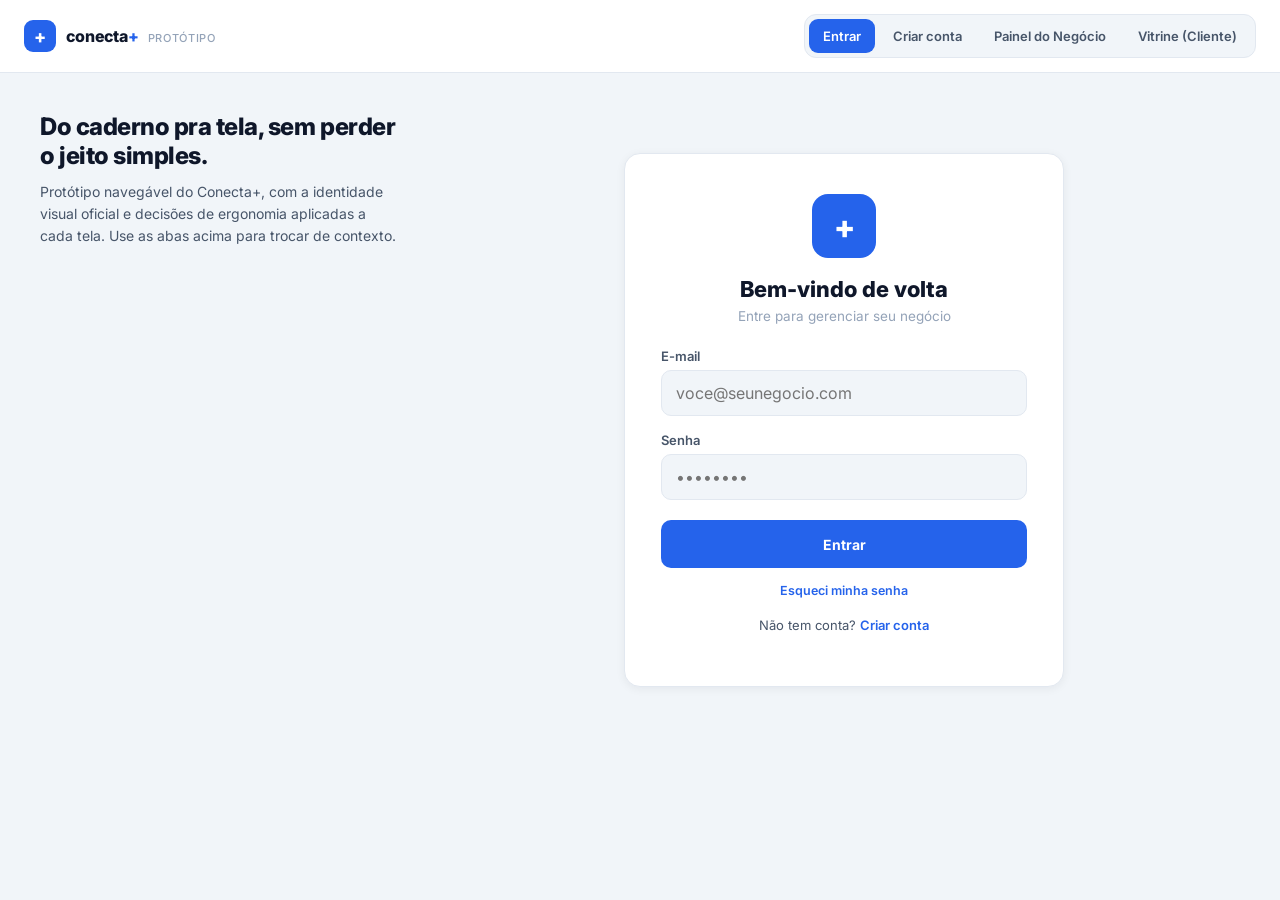
==== frontend/index.html @ efa67535 "fix: ajustando responsividade e implementando alguns requisitos restantes" ====
<!DOCTYPE html>
<html lang="pt-BR">
<head>
<meta charset="UTF-8">
<meta name="viewport" content="width=device-width, initial-scale=1.0, viewport-fit=cover">
<meta name="theme-color" content="#2563EB">
<meta name="description" content="Conecta+ — Protótipo responsivo do painel de gestão para pequenos negócios">
<title>Conecta+ — Protótipo</title>

<link rel="preconnect" href="https://fonts.googleapis.com">
<link rel="preconnect" href="https://fonts.gstatic.com" crossorigin>
<link href="https://fonts.googleapis.com/css2?family=Inter:wght@400;500;600;700;800&family=IBM+Plex+Mono:wght@500&display=swap" rel="stylesheet">
<link rel="stylesheet" href="./style.css">
</head>
<body>

<a class="skip-link" href="#main">Pular para o conteúdo</a>

<header class="topbar">
  <div class="brand">
    <div class="brand-mark" aria-hidden="true">+</div>
    <div class="name">conecta<span>+</span> <small>protótipo</small></div>
  </div>

  <nav class="mode-tabs" aria-label="Modo de visualização">
    <button class="mtab active" data-mode="login" type="button"><span class="tab-full">Entrar</span><span class="tab-short">Entrar</span></button>
    <button class="mtab" data-mode="cadastro" type="button"><span class="tab-full">Criar conta</span><span class="tab-short">Cadastro</span></button>
    <button class="mtab" data-mode="app" type="button"><span class="tab-full">Painel do Negócio</span><span class="tab-short">Painel</span></button>
    <button class="mtab" data-mode="vitrine" type="button"><span class="tab-full">Vitrine (Cliente)</span><span class="tab-short">Vitrine</span></button>
  </nav>
</header>

<main class="layout" id="main">

  <!-- ==================== SIDEBAR / RATIONALE ==================== -->
  <aside class="intro">
    <h1>Do caderno pra tela, sem perder o jeito simples.</h1>
    <p>Protótipo navegável do Conecta+, com a identidade visual oficial e decisões de ergonomia aplicadas a cada tela. Use as abas acima para trocar de contexto.</p>

    <details class="principles" id="panel-login" open>
      <summary class="principles-summary">Sobre esta tela · Login <span class="chev">▾</span></summary>
      <div class="principles-body">
        <ul>
          <li><strong>Prevenção de erros</strong>Campos com rótulo fixo evitam que o usuário esqueça o que deveria digitar. <code>Heurística Nielsen #5</code></li>
          <li><strong>Reconhecimento, não memorização</strong>"Esqueci minha senha" sempre visível.</li>
          <li><strong>Consistência</strong>Mesmo botão azul primário em todo o app.</li>
        </ul>
      </div>
    </details>

    <details class="principles" id="panel-cadastro">
      <summary class="principles-summary">Sobre esta tela · Cadastro <span class="chev">▾</span></summary>
      <div class="principles-body">
        <ul>
          <li><strong>Campo opcional sinalizado</strong>O CNPJ traz uma etiqueta "opcional" clara. <code>RF02A</code></li>
          <li><strong>Validação no momento certo</strong>Erros aparecem perto do campo.</li>
          <li><strong>Carga cognitiva mínima</strong>Só os campos essenciais nesta etapa. <code>DCU</code></li>
        </ul>
      </div>
    </details>

    <details class="principles" id="panel-app">
      <summary class="principles-summary">Sobre esta tela · Painel do Negócio <span class="chev">▾</span></summary>
      <div class="principles-body">
        <ul>
          <li><strong>Navegação adaptável</strong>Sidebar no desktop, bottom nav no mobile. <code>RNF01</code></li>
          <li><strong>Permissões refletidas na UI</strong>Funcionário não vê ações de Gerente. <code>RF11 RNF08</code></li>
          <li><strong>Visibilidade do status</strong>Estoque baixo e pedidos pendentes em destaque. <code>Heurística #1</code></li>
        </ul>
      </div>
    </details>

    <details class="principles" id="panel-vitrine">
      <summary class="principles-summary">Sobre esta tela · Vitrine do Cliente <span class="chev">▾</span></summary>
      <div class="principles-body">
        <ul>
          <li><strong>Sem exigir login</strong>O cliente compra e agenda sem fricção. <code>RF16 RF34</code></li>
          <li><strong>Affordance clara</strong>Botões +/− e horários em chip.</li>
          <li><strong>Feedback contínuo</strong>Barra inferior com total em tempo real.</li>
          <li><strong>Restrição preventiva</strong>Horários ocupados riscados. <code>RF35</code></li>
        </ul>
      </div>
    </details>
  </aside>

  <!-- ==================== ÁREA PRINCIPAL ==================== -->
  <section class="stage" id="stage">

    <!-- ============ LOGIN ============ -->
    <div class="mode-screen is-visible" id="mode-login">
      <div class="auth-shell">
        <div class="auth-card">
          <div class="auth-logo" aria-hidden="true">+</div>
          <h2 class="auth-title">Bem-vindo de volta</h2>
          <p class="auth-sub">Entre para gerenciar seu negócio</p>

          <div class="field">
            <label for="login-email">E-mail</label>
            <input id="login-email" type="email" placeholder="voce@seunegocio.com" autocomplete="email">
          </div>
          <div class="field">
            <label for="login-senha">Senha</label>
            <input id="login-senha" type="password" placeholder="••••••••" autocomplete="current-password">
          </div>
          <button class="btn-primary" onclick="setMode('app')" type="button">Entrar</button>
          <button class="forgot" id="forgot-btn" type="button">Esqueci minha senha</button>
          <p class="forgot-msg" id="forgot-msg" hidden>Link de redefinição enviado para o seu e-mail. Válido por 30 minutos.</p>
          <p class="auth-switch">Não tem conta? <a onclick="setMode('cadastro')" role="button" tabindex="0">Criar conta</a></p>
        </div>
      </div>
    </div>

    <!-- ============ CADASTRO ============ -->
    <div class="mode-screen" id="mode-cadastro">
      <div class="auth-shell">
        <div class="auth-card">
          <h2 class="auth-title">Criar sua conta</h2>
          <p class="auth-sub">Leva menos de 2 minutos</p>

          <div class="field">
            <label for="cad-negocio">Nome do negócio</label>
            <input id="cad-negocio" type="text" placeholder="Ex: Doces da Marli">
          </div>
          <div class="field">
            <label for="cad-nome">Seu nome completo</label>
            <input id="cad-nome" type="text" placeholder="Nome e sobrenome" autocomplete="name">
          </div>
          <div class="field">
            <label for="cad-email">E-mail</label>
            <input id="cad-email" type="email" placeholder="voce@seunegocio.com" autocomplete="email">
          </div>
          <div class="field">
            <label for="cad-senha">Senha</label>
            <input id="cad-senha" type="password" placeholder="Mínimo 8 caracteres" autocomplete="new-password">
          </div>
          <div class="field">
            <label for="cnpj-field">CNPJ <span class="opt-badge">Opcional</span></label>
            <input type="text" id="cnpj-field" placeholder="00.000.000/0000-00" maxlength="18" inputmode="text">
            <p class="field-hint">Negócio informal também pode usar o Conecta+ — preencha depois, se quiser.</p>
          </div>
          <button class="btn-primary" onclick="setMode('app')" type="button">Criar conta</button>
          <p class="auth-switch">Já tem conta? <a onclick="setMode('login')" role="button" tabindex="0">Entrar</a></p>
        </div>
      </div>
    </div>

    <!-- ============ APP / PAINEL ============ -->
    <div class="mode-screen" id="mode-app">
      <div class="app-shell">

        <!-- Sidebar (desktop) -->
        <aside class="app-sidebar" aria-label="Navegação do painel">
          <div class="sidebar-brand">
            <div class="brand-mark" aria-hidden="true">+</div>
            <div>
              <div class="biz-name">Doces da Marli</div>
              <div class="biz-role" id="role-label">Gerente</div>
            </div>
          </div>

          <nav class="sidebar-nav">
            <button class="nav-item active" data-screen="inicio" type="button"><span class="ic">🏠</span><span>Início</span></button>
            <button class="nav-item" data-screen="mercado" type="button"><span class="ic">🛍️</span><span>Mercado</span></button>
            <button class="nav-item" data-screen="estoque" type="button"><span class="ic">📦</span><span>Estoque</span></button>
            <button class="nav-item" data-screen="agenda" type="button"><span class="ic">📅</span><span>Agenda</span></button>
            <button class="nav-item" data-screen="relatorios" type="button" data-gerente-only><span class="ic">📊</span><span>Relatórios</span></button>
            <button class="nav-item" data-screen="perfil" type="button"><span class="ic">👤</span><span>Perfil</span></button>
          </nav>

          <div class="sidebar-role">
            <div class="role-switch" id="role-switch-wrap">
              <button class="active" data-role="gerente" type="button">Gerente</button>
              <button data-role="funcionario" type="button">Funcionário</button>
            </div>
            <button class="logout-btn" id="logout-btn-desktop" type="button">⏻ Sair</button>
          </div>
        </aside>

        <!-- Conteúdo principal -->
        <div class="app-main">

          <!-- App header (visível no mobile) -->
          <header class="app-header">
            <div class="biz">
              <div class="biz-logo" aria-hidden="true">+</div>
              <div>
                <div class="biz-name">Doces da Marli</div>
                <div class="biz-role" id="role-label-mobile">Gerente</div>
              </div>
            </div>
            <div class="app-header-row">
              <div class="role-switch role-switch-mobile" id="role-switch-wrap-mobile">
                <button class="active" data-role="gerente" type="button">Gerente</button>
                <button data-role="funcionario" type="button">Funcionário</button>
              </div>
              <button class="logout-btn-mobile" id="logout-btn-mobile" type="button" aria-label="Sair" title="Sair">⏻</button>
            </div>
          </header>

          <!-- INÍCIO -->
          <div class="screen active" id="screen-inicio">
            <div class="screen-head">
              <h2 class="screen-title">Bom dia, Marli 👋</h2>
              <p class="screen-sub">Terça-feira, 25 de agosto</p>
            </div>

            <div class="stat-grid">
              <div class="stat-card"><div class="num">6</div><div class="label">Pedidos hoje</div></div>
              <div class="stat-card alert"><div class="num">3</div><div class="label">Itens com estoque baixo</div></div>
              <div class="stat-card ok"><div class="num">R$ 184</div><div class="label">Vendido hoje</div></div>
              <div class="stat-card"><div class="num">14h</div><div class="label">Próximo agendamento</div></div>
            </div>

            <div class="panel-grid">
              <div class="panel">
                <div class="section-label">Ações rápidas</div>
                <div class="action-row">
                  <button class="action-btn" onclick="goScreen('mercado')" type="button">+ Novo item</button>
                  <button class="action-btn secondary" onclick="goScreen('agenda')" type="button">Ver agenda</button>
                </div>
              </div>

              <div class="panel">
                <div class="section-label">Pedidos recentes</div>
                <div class="list-item">
                  <div class="item-thumb">🍫</div>
                  <div class="item-info"><div class="item-name">Ana Paula</div><div class="item-meta">2x Brigadeiro gourmet · há 12 min</div></div>
                  <button class="badge warning status-cycle" type="button" title="Clique para alterar o status" data-states="Recebido|Em preparo|Concluído|Cancelado" data-classes="warning|neutral|primary|danger">Recebido</button>
                </div>
                <div class="list-item">
                  <div class="item-thumb">🎂</div>
                  <div class="item-info"><div class="item-name">João Vitor</div><div class="item-meta">Bolo de fubá · há 40 min</div></div>
                  <button class="badge primary status-cycle" type="button" title="Clique para alterar o status" data-states="Recebido|Em preparo|Concluído|Cancelado" data-classes="warning|neutral|primary|danger">Concluído</button>
                </div>
              </div>
            </div>
          </div>

          <!-- MERCADO -->
          <div class="screen" id="screen-mercado">
            <div class="screen-head">
              <h2 class="screen-title">Mercado</h2>
              <p class="screen-sub">Itens visíveis na sua vitrine pública</p>
            </div>

            <div class="chip-row">
              <span class="chip active">Todos</span><span class="chip">Doces</span><span class="chip">Salgados</span><span class="chip">Encomendas</span>
            </div>

            <div class="list-card">
              <div class="list-item">
                <div class="item-thumb">🍫</div>
                <div class="item-info"><div class="item-name">Brigadeiro gourmet</div><div class="item-meta">Ativo na vitrine</div></div>
                <span class="item-price">R$ 4,50</span>
                <button class="switch on" type="button" role="switch" aria-checked="true" aria-label="Ativar Brigadeiro gourmet"></button>
                <div class="item-actions">
                  <button class="icon-btn" type="button" aria-label="Editar Brigadeiro gourmet" onclick="openModal('modal-overlay','Editar Brigadeiro gourmet')">✎</button>
                  <button class="icon-btn danger" type="button" aria-label="Excluir Brigadeiro gourmet" onclick="deleteListItem(this)">🗑</button>
                </div>
              </div>
              <div class="list-item">
                <div class="item-thumb">🎂</div>
                <div class="item-info"><div class="item-name">Bolo de fubá</div><div class="item-meta">Ativo na vitrine</div></div>
                <span class="item-price">R$ 28,00</span>
                <button class="switch on" type="button" role="switch" aria-checked="true" aria-label="Ativar Bolo de fubá"></button>
                <div class="item-actions">
                  <button class="icon-btn" type="button" aria-label="Editar Bolo de fubá" onclick="openModal('modal-overlay','Editar Bolo de fubá')">✎</button>
                  <button class="icon-btn danger" type="button" aria-label="Excluir Bolo de fubá" onclick="deleteListItem(this)">🗑</button>
                </div>
              </div>
              <div class="list-item">
                <div class="item-thumb">🧁</div>
                <div class="item-info"><div class="item-name">Cupcake de morango</div><div class="item-meta">Pausado — sem estoque</div></div>
                <span class="item-price">R$ 7,00</span>
                <button class="switch" type="button" role="switch" aria-checked="false" aria-label="Ativar Cupcake de morango"></button>
                <div class="item-actions">
                  <button class="icon-btn" type="button" aria-label="Editar Cupcake de morango" onclick="openModal('modal-overlay','Editar Cupcake de morango')">✎</button>
                  <button class="icon-btn danger" type="button" aria-label="Excluir Cupcake de morango" onclick="deleteListItem(this)">🗑</button>
                </div>
              </div>
            </div>

            <div class="locked-note">🔒 Um item sem estoque some automaticamente da vitrine pública, mesmo continuando cadastrado aqui.</div>
          </div>

          <!-- ESTOQUE -->
          <div class="screen" id="screen-estoque">
            <div class="screen-head">
              <h2 class="screen-title">Estoque</h2>
              <p class="screen-sub">3 itens abaixo do mínimo</p>
            </div>

            <div class="action-row" style="margin-bottom:16px;">
              <button class="action-btn" type="button" onclick="openModal('modal-estoque-novo')">+ Novo item de estoque</button>
            </div>

            <div class="field" style="margin-bottom:14px;">
              <input type="text" placeholder="Buscar por nome..." aria-label="Buscar item de estoque">
            </div>

            <span class="filter-label">Categoria</span>
            <div class="chip-row">
              <span class="chip active">Todos</span><span class="chip">Ingredientes</span><span class="chip">Embalagens</span>
            </div>
            <span class="filter-label">Status</span>
            <div class="chip-row">
              <span class="chip active">Todos</span><span class="chip">Normal</span><span class="chip">Baixo</span><span class="chip">Esgotado</span>
            </div>

            <div class="list-card">
              <div class="list-item" style="align-items:flex-start;">
                <div class="item-thumb">🥚</div>
                <div class="item-info">
                  <div class="item-name">Ovos (dúzia)</div>
                  <div class="item-meta">2 restantes · mínimo 8</div>
                  <div class="qty-bar-wrap"><div class="qty-bar low" style="width:15%;"></div></div>
                  <div class="stock-actions">
                    <button class="mini-btn" type="button" onclick="openModal('modal-mov-estoque','Registrar entrada — Ovos (dúzia)')">+ Entrada</button>
                    <button class="mini-btn" type="button" onclick="openModal('modal-mov-estoque','Registrar saída — Ovos (dúzia)')">− Saída</button>
                    <button class="mini-btn" type="button" onclick="toggleHistory(this)">Histórico</button>
                  </div>
                  <div class="stock-history" hidden>
                    <div class="history-row"><span>25/08 · Saída de 2 un.</span><span class="muted">Marli Alves</span></div>
                    <div class="history-row"><span>18/08 · Entrada de 12 un.</span><span class="muted">João Silva</span></div>
                  </div>
                </div>
                <span class="badge danger">Baixo</span>
                <div class="item-actions">
                  <button class="icon-btn" type="button" aria-label="Editar Ovos (dúzia)" onclick="openModal('modal-estoque-novo','Editar Ovos (dúzia)')">✎</button>
                  <button class="icon-btn danger" type="button" aria-label="Excluir Ovos (dúzia)" data-gerente-only onclick="deleteListItem(this)">🗑</button>
                </div>
              </div>
              <div class="list-item" style="align-items:flex-start;">
                <div class="item-thumb">🌾</div>
                <div class="item-info">
                  <div class="item-name">Farinha de trigo (kg)</div>
                  <div class="item-meta">9kg restantes · mínimo 4kg</div>
                  <div class="qty-bar-wrap"><div class="qty-bar" style="width:80%;"></div></div>
                  <div class="stock-actions">
                    <button class="mini-btn" type="button" onclick="openModal('modal-mov-estoque','Registrar entrada — Farinha de trigo (kg)')">+ Entrada</button>
                    <button class="mini-btn" type="button" onclick="openModal('modal-mov-estoque','Registrar saída — Farinha de trigo (kg)')">− Saída</button>
                    <button class="mini-btn" type="button" onclick="toggleHistory(this)">Histórico</button>
                  </div>
                  <div class="stock-history" hidden>
                    <div class="history-row"><span>23/08 · Entrada de 10kg</span><span class="muted">João Silva</span></div>
                  </div>
                </div>
                <span class="badge primary">Normal</span>
                <div class="item-actions">
                  <button class="icon-btn" type="button" aria-label="Editar Farinha de trigo (kg)" onclick="openModal('modal-estoque-novo','Editar Farinha de trigo (kg)')">✎</button>
                  <button class="icon-btn danger" type="button" aria-label="Excluir Farinha de trigo (kg)" data-gerente-only onclick="deleteListItem(this)">🗑</button>
                </div>
              </div>
            </div>

            <div class="locked-note" data-funcionario-only style="display:none;">🔒 Funcionários registram entrada e saída, mas não excluem itens do estoque.</div>
          </div>

          <!-- AGENDA -->
          <div class="screen" id="screen-agenda">
            <div class="screen-head">
              <h2 class="screen-title">Agenda</h2>
              <p class="screen-sub">Terça-feira, 25 de agosto</p>
            </div>

            <div class="role-switch agenda-view-switch" id="agenda-view-switch">
              <button class="active" data-agenda-view="diario" type="button">Diário</button>
              <button data-agenda-view="semanal" type="button">Semanal</button>
            </div>

            <div class="list-card" id="agenda-diario">
              <div class="agenda-slot">
                <div class="agenda-time">09:00</div>
                <div class="agenda-info"><div class="agenda-client">Rita Souza</div><div class="agenda-service">Retirada — bolo de aniversário</div></div>
                <button class="badge primary status-cycle" type="button" title="Clique para alterar o status" data-states="Pendente|Confirmado|Remarcado|Cancelado" data-classes="warning|primary|neutral|danger">Confirmado</button>
              </div>
              <div class="agenda-slot">
                <div class="agenda-time">11:00</div>
                <div class="agenda-info empty-slot">Horário livre</div>
              </div>
              <div class="agenda-slot">
                <div class="agenda-time">14:00</div>
                <div class="agenda-info"><div class="agenda-client">Carlos Eduardo</div><div class="agenda-service">Encomenda — 30 brigadeiros</div></div>
                <button class="badge warning status-cycle" type="button" title="Clique para alterar o status" data-states="Pendente|Confirmado|Remarcado|Cancelado" data-classes="warning|primary|neutral|danger">Pendente</button>
              </div>
            </div>

            <div class="week-grid" id="agenda-semanal" hidden>
              <div class="week-day"><div class="week-day-label">Seg 24</div><div class="week-day-count">2 agend.</div></div>
              <div class="week-day active"><div class="week-day-label">Ter 25</div><div class="week-day-count">3 agend.</div></div>
              <div class="week-day"><div class="week-day-label">Qua 26</div><div class="week-day-count">1 agend.</div></div>
              <div class="week-day"><div class="week-day-label">Qui 27</div><div class="week-day-count">Livre</div></div>
              <div class="week-day"><div class="week-day-label">Sex 28</div><div class="week-day-count">4 agend.</div></div>
              <div class="week-day"><div class="week-day-label">Sáb 29</div><div class="week-day-count">2 agend.</div></div>
              <div class="week-day"><div class="week-day-label">Dom 30</div><div class="week-day-count">Fechado</div></div>
            </div>

            <div class="section-label" data-gerente-only>Configuração</div>
            <div class="action-row" data-gerente-only>
              <button class="action-btn secondary" type="button">Configurar horários de atendimento</button>
            </div>
          </div>

          <!-- PERFIL -->
          <div class="screen" id="screen-perfil">
            <div class="screen-head">
              <h2 class="screen-title">Perfil do negócio</h2>
              <p class="screen-sub">Dados da conta</p>
            </div>

            <div class="list-card">
              <div class="profile-row"><span class="k">Nome</span><span class="v">Doces da Marli</span></div>
              <div class="profile-row"><span class="k">Telefone</span><span class="v">(69) 99999-0000</span></div>
              <div class="profile-row"><span class="k">CNPJ</span><span class="v">Não informado</span></div>
              <div class="profile-row" data-gerente-only><span class="k">Editar dados</span><span class="v">›</span></div>
            </div>

            <div class="section-label" data-gerente-only>Equipe</div>
            <div class="list-card" data-gerente-only>
              <div class="team-row">
                <div class="team-avatar">MA</div>
                <div class="team-info"><div class="team-name">Marli Alves</div><div class="team-role">Gerente</div></div>
              </div>
              <div class="team-row">
                <div class="team-avatar">JS</div>
                <div class="team-info"><div class="team-name">João Silva</div><div class="team-role">Funcionário</div></div>
                <button class="badge neutral status-revoke" type="button" title="Clique para revogar ou reativar o acesso" data-active-label="Ativo" data-revoked-label="Revogado">Ativo</button>
              </div>
            </div>

            <div class="action-row" style="margin-top:14px;" data-gerente-only>
              <button class="action-btn secondary" type="button">+ Adicionar funcionário</button>
            </div>

            <div class="locked-note" data-funcionario-only style="display:none;">🔒 Somente o Gerente edita dados do negócio e gerencia a equipe.</div>
          </div>

          <!-- RELATÓRIOS -->
          <div class="screen" id="screen-relatorios" data-gerente-only>
            <div class="screen-head">
              <h2 class="screen-title">Relatórios</h2>
              <p class="screen-sub">Consulte e exporte os dados do seu negócio</p>
            </div>

            <div class="report-filters">
              <div class="field compact"><label for="rel-de">De</label><input id="rel-de" type="date" value="2026-08-01"></div>
              <div class="field compact"><label for="rel-ate">Até</label><input id="rel-ate" type="date" value="2026-08-25"></div>
            </div>

            <div class="chip-row" id="report-tabs">
              <span class="chip active" data-report="pedidos">Pedidos</span>
              <span class="chip" data-report="estoque">Movimentações de estoque</span>
              <span class="chip" data-report="agenda">Agendamentos</span>
            </div>

            <div class="report-table-wrap" id="report-print-area">
              <table class="report-table" id="report-pedidos">
                <thead><tr><th>Data</th><th>Cliente</th><th>Item</th><th>Status</th><th>Valor</th></tr></thead>
                <tbody>
                  <tr><td data-label="Data">25/08</td><td data-label="Cliente">Ana Paula</td><td data-label="Item">2x Brigadeiro gourmet</td><td data-label="Status"><span class="badge warning">Recebido</span></td><td data-label="Valor">R$ 9,00</td></tr>
                  <tr><td data-label="Data">25/08</td><td data-label="Cliente">João Vitor</td><td data-label="Item">Bolo de fubá</td><td data-label="Status"><span class="badge primary">Concluído</span></td><td data-label="Valor">R$ 28,00</td></tr>
                  <tr><td data-label="Data">24/08</td><td data-label="Cliente">Rita Souza</td><td data-label="Item">1x Cupcake de morango</td><td data-label="Status"><span class="badge danger">Cancelado</span></td><td data-label="Valor">R$ 7,00</td></tr>
                </tbody>
              </table>
              <table class="report-table" id="report-estoque" hidden>
                <thead><tr><th>Data</th><th>Item</th><th>Tipo</th><th>Quantidade</th><th>Responsável</th></tr></thead>
                <tbody>
                  <tr><td data-label="Data">25/08</td><td data-label="Item">Ovos (dúzia)</td><td data-label="Tipo"><span class="badge danger">Saída</span></td><td data-label="Quantidade">-2</td><td data-label="Responsável">Marli Alves</td></tr>
                  <tr><td data-label="Data">23/08</td><td data-label="Item">Farinha de trigo (kg)</td><td data-label="Tipo"><span class="badge primary">Entrada</span></td><td data-label="Quantidade">+10kg</td><td data-label="Responsável">João Silva</td></tr>
                </tbody>
              </table>
              <table class="report-table" id="report-agenda" hidden>
                <thead><tr><th>Data</th><th>Horário</th><th>Cliente</th><th>Status</th></tr></thead>
                <tbody>
                  <tr><td data-label="Data">25/08</td><td data-label="Horário">09:00</td><td data-label="Cliente">Rita Souza</td><td data-label="Status"><span class="badge primary">Confirmado</span></td></tr>
                  <tr><td data-label="Data">25/08</td><td data-label="Horário">14:00</td><td data-label="Cliente">Carlos Eduardo</td><td data-label="Status"><span class="badge warning">Pendente</span></td></tr>
                </tbody>
              </table>
            </div>

            <div class="action-row" style="margin-top:16px;">
              <button class="action-btn" id="export-pdf-btn" type="button">⭳ Exportar em PDF</button>
            </div>
          </div>

          <button class="fab" id="fab-btn" type="button" aria-label="Novo item de venda">+</button>

          <!-- Bottom nav (mobile) -->
          <nav class="bottom-nav" aria-label="Navegação do painel (mobile)">
            <button class="nav-btn active" data-screen="inicio" type="button"><span class="ic">🏠</span><span class="lb">Início</span></button>
            <button class="nav-btn" data-screen="mercado" type="button"><span class="ic">🛍️</span><span class="lb">Mercado</span></button>
            <button class="nav-btn" data-screen="estoque" type="button"><span class="ic">📦</span><span class="lb">Estoque</span></button>
            <button class="nav-btn" data-screen="agenda" type="button"><span class="ic">📅</span><span class="lb">Agenda</span></button>
            <button class="nav-btn" data-screen="relatorios" type="button" data-gerente-only><span class="ic">📊</span><span class="lb">Relatórios</span></button>
            <button class="nav-btn" data-screen="perfil" type="button"><span class="ic">👤</span><span class="lb">Perfil</span></button>
          </nav>
        </div>

        <!-- Modal: novo/editar item de venda -->
        <div class="modal-overlay" id="modal-overlay">
          <div class="modal-sheet" role="dialog" aria-modal="true" aria-labelledby="modal-title">
            <h3 id="modal-title" data-default="Novo item de venda">Novo item de venda</h3>
            <div class="field"><label for="novo-item-nome">Nome</label><input id="novo-item-nome" type="text" placeholder="Ex: Brigadeiro gourmet"></div>
            <div class="field"><label for="novo-item-desc">Descrição</label><textarea id="novo-item-desc" rows="2" placeholder="Ex: Chocolate belga, granulado crocante"></textarea></div>
            <div class="field-row">
              <div class="field"><label for="novo-item-preco">Preço</label><input id="novo-item-preco" type="text" placeholder="R$ 0,00" inputmode="decimal"></div>
              <div class="field"><label for="novo-item-cat">Categoria</label>
                <select id="novo-item-cat">
                  <option>Doces</option><option>Salgados</option><option>Encomendas</option>
                </select>
              </div>
            </div>
            <div class="field"><label for="novo-item-img">Imagem <span class="opt-badge">Opcional</span></label><input id="novo-item-img" type="file" accept="image/*"></div>
            <div class="modal-actions">
              <button class="action-btn secondary" onclick="closeModal()" type="button">Cancelar</button>
              <button class="action-btn" onclick="closeModal()" type="button">Salvar item</button>
            </div>
          </div>
        </div>

        <!-- Modal: novo item de estoque -->
        <div class="modal-overlay" id="modal-estoque-novo">
          <div class="modal-sheet" role="dialog" aria-modal="true" aria-labelledby="modal-estoque-novo-title">
            <h3 id="modal-estoque-novo-title" data-default="Novo item de estoque">Novo item de estoque</h3>
            <div class="field"><label for="est-nome">Nome</label><input id="est-nome" type="text" placeholder="Ex: Farinha de trigo"></div>
            <div class="field-row">
              <div class="field"><label for="est-qtd">Quantidade atual</label><input id="est-qtd" type="text" inputmode="decimal" placeholder="0"></div>
              <div class="field"><label for="est-unid">Unidade</label>
                <select id="est-unid"><option>Unidade</option><option>Kg</option><option>Litro</option></select>
              </div>
            </div>
            <div class="field-row">
              <div class="field"><label for="est-cat">Categoria</label>
                <select id="est-cat"><option>Ingredientes</option><option>Embalagens</option></select>
              </div>
              <div class="field"><label for="est-min">Qtd. mínima de alerta</label><input id="est-min" type="text" inputmode="decimal" placeholder="0"></div>
            </div>
            <div class="field"><label for="est-produto">Associar a item de venda <span class="opt-badge">Opcional</span></label>
              <select id="est-produto"><option value="">Nenhum</option><option>Brigadeiro gourmet</option><option>Bolo de fubá</option></select>
            </div>
            <div class="modal-actions">
              <button class="action-btn secondary" onclick="closeModal()" type="button">Cancelar</button>
              <button class="action-btn" onclick="closeModal()" type="button">Salvar item</button>
            </div>
          </div>
        </div>

        <!-- Modal: movimentação de estoque -->
        <div class="modal-overlay" id="modal-mov-estoque">
          <div class="modal-sheet" role="dialog" aria-modal="true" aria-labelledby="modal-mov-title">
            <h3 id="modal-mov-title" data-default="Registrar movimentação">Registrar movimentação</h3>
            <div class="field"><label for="mov-qtd">Quantidade</label><input id="mov-qtd" type="text" inputmode="decimal" placeholder="0"></div>
            <div class="field"><label for="mov-data">Data</label><input id="mov-data" type="date"></div>
            <div class="field"><label for="mov-motivo">Motivo (para saída) <span class="opt-badge">Opcional</span></label><input id="mov-motivo" type="text" placeholder="Ex: perda, ajuste"></div>
            <div class="modal-actions">
              <button class="action-btn secondary" onclick="closeModal()" type="button">Cancelar</button>
              <button class="action-btn" onclick="closeModal()" type="button">Registrar</button>
            </div>
          </div>
        </div>
      </div>
    </div>

    <!-- ============ VITRINE ============ -->
    <div class="mode-screen" id="mode-vitrine">
      <div class="vitrine-shell">
        <header class="vitrine-header">
          <div class="vitrine-header-inner">
            <div class="logo-wrap" aria-hidden="true">+</div>
            <div>
              <h2>Doces da Marli</h2>
              <div class="sub">Bolos e doces artesanais · Porto Velho, RO</div>
              <span class="badge online">● Aberto agora</span>
            </div>
          </div>

          <div class="vitrine-tabs">
            <button class="vtab active" data-vtab="cardapio" type="button">Cardápio</button>
            <button class="vtab" data-vtab="agendar" type="button">Agendar retirada</button>
          </div>
        </header>

        <div class="vitrine-body" id="vitrine-cardapio">
          <div class="products-grid">
            <div class="prod-card">
              <div class="prod-thumb">🍫</div>
              <div class="prod-info">
                <div class="prod-name">Brigadeiro gourmet</div>
                <div class="prod-desc">Chocolate belga, granulado crocante</div>
                <div class="prod-price">R$ 4,50</div>
              </div>
              <div class="qty-stepper">
                <button onclick="changeQty(this,-1)" type="button" aria-label="Diminuir">−</button>
                <span class="qty-val">0</span>
                <button onclick="changeQty(this,1)" type="button" aria-label="Aumentar">+</button>
              </div>
            </div>

            <div class="prod-card">
              <div class="prod-thumb">🎂</div>
              <div class="prod-info">
                <div class="prod-name">Bolo de fubá</div>
                <div class="prod-desc">Receita da vovó, fatia generosa</div>
                <div class="prod-price">R$ 28,00</div>
              </div>
              <div class="qty-stepper">
                <button onclick="changeQty(this,-1)" type="button" aria-label="Diminuir">−</button>
                <span class="qty-val">0</span>
                <button onclick="changeQty(this,1)" type="button" aria-label="Aumentar">+</button>
              </div>
            </div>
          </div>
        </div>

        <div class="vitrine-body" id="vitrine-agendar" style="display:none;">
          <div class="field" style="margin-bottom:16px;">
            <label for="ag-data">Escolha o dia</label>
            <select id="ag-data"></select>
          </div>
          <p class="section-label" style="margin-top:0;">Horários disponíveis</p>
          <div class="slot-grid">
            <div class="slot-chip disabled">09:00</div>
            <div class="slot-chip" onclick="selectSlot(this)" role="button" tabindex="0">10:00</div>
            <div class="slot-chip" onclick="selectSlot(this)" role="button" tabindex="0">11:00</div>
            <div class="slot-chip disabled">14:00</div>
            <div class="slot-chip" onclick="selectSlot(this)" role="button" tabindex="0">15:00</div>
            <div class="slot-chip" onclick="selectSlot(this)" role="button" tabindex="0">16:00</div>
          </div>
          <div class="section-label">Seus dados</div>
          <div class="field"><label for="ag-nome">Nome</label><input id="ag-nome" type="text" placeholder="Seu nome"></div>
          <div class="field"><label for="ag-tel">Telefone</label><input id="ag-tel" type="text" placeholder="(69) 99999-0000" inputmode="tel"></div>
          <button class="btn-primary" type="button">Confirmar agendamento</button>
        </div>

        <div class="cart-bar" id="cart-bar" style="display:none;">
          <span id="cart-info" role="status" aria-live="polite">1 item · R$ 4,50</span>
          <button class="cta" type="button" onclick="openModal('checkout-modal')">Ver pedido ›</button>
        </div>

        <!-- Modal: checkout do cliente -->
        <div class="modal-overlay" id="checkout-modal">
          <div class="modal-sheet" role="dialog" aria-modal="true" aria-labelledby="checkout-title">
            <h3 id="checkout-title">Confirmar pedido</h3>
            <p class="field-hint" id="checkout-summary" style="margin-bottom:16px;">1 item · R$ 4,50</p>
            <div class="field"><label for="pedido-nome">Nome</label><input id="pedido-nome" type="text" placeholder="Seu nome"></div>
            <div class="field"><label for="pedido-tel">Telefone</label><input id="pedido-tel" type="text" placeholder="(69) 99999-0000" inputmode="tel"></div>
            <div class="modal-actions">
              <button class="action-btn secondary" onclick="closeModal()" type="button">Voltar</button>
              <button class="action-btn" onclick="closeModal()" type="button">Confirmar pedido</button>
            </div>
          </div>
        </div>
      </div>
    </div>

  </section>
</main>

<script src="./script.js" defer></script>
</body>
</html>
---- frontend/style.css ----
/* =========================================================
   CONECTA+ · Design tokens
   ========================================================= */
:root{
  --primary:#2563EB;
  --primary-dark:#1D4ED8;
  --primary-bg:#EAF0FE;
  --primary-text:#1E40AF;
  --secondary:#F59E0B;
  --secondary-bg:#FEF3C7;
  --secondary-text:#92400E;
  --danger:#EF4444;
  --danger-bg:#FEE2E2;
  --danger-text:#991B1B;
  --success-bg:#DCFCE7;
  --success-text:#166534;
  --ink:#0F172A;
  --ink-soft:#475569;
  --muted:#94A3B8;
  --line:#E2E8F0;
  --bg:#F1F5F9;
  --card:#FFFFFF;
  --shadow:0 2px 10px rgba(15,23,42,.06);
  --shadow-lg:0 20px 40px rgba(15,23,42,.18);
  --radius:12px;
  --radius-lg:16px;
  --radius-pill:999px;
  --safe-t:env(safe-area-inset-top, 0px);
  --safe-b:env(safe-area-inset-bottom, 0px);
  --sidebar-w:260px;
  --topbar-h:64px;
}

/* =========================================================
   Reset
   ========================================================= */
*,*::before,*::after{box-sizing:border-box;}
html{-webkit-text-size-adjust:100%;text-size-adjust:100%;}
html,body{overflow-x:hidden;}
body{
  margin:0;
  font-family:'Inter',system-ui,-apple-system,sans-serif;
  background:var(--bg);
  color:var(--ink);
  min-height:100dvh;
  width:100%;
  -webkit-font-smoothing:antialiased;
}
button,input,textarea,select{font-family:inherit;font-size:inherit;}
button{touch-action:manipulation;cursor:pointer;}
a{color:inherit;cursor:pointer;}
ul{list-style:none;margin:0;padding:0;}
img{max-width:100%;display:block;}
:focus-visible{outline:2px solid var(--primary);outline-offset:2px;border-radius:4px;}

.skip-link{
  position:absolute;left:0;top:-48px;z-index:1000;
  background:var(--ink);color:#fff;padding:10px 16px;
  border-radius:0 0 10px 0;transition:top .15s;text-decoration:none;
}
.skip-link:focus{top:0;}

/* =========================================================
   TOPBAR
   ========================================================= */
.topbar{
  position:sticky;top:0;z-index:50;
  background:var(--card);
  border-bottom:1px solid var(--line);
  padding:12px 16px;
  display:flex;flex-direction:column;gap:12px;
  padding-top:calc(12px + var(--safe-t));
}
.brand{display:flex;align-items:center;gap:10px;}
.brand-mark{
  width:32px;height:32px;border-radius:9px;
  background:var(--primary);color:#fff;
  display:flex;align-items:center;justify-content:center;
  font-weight:800;font-size:18px;flex-shrink:0;
}
.brand .name{font-weight:800;font-size:16px;letter-spacing:-.01em;white-space:nowrap;}
.brand .name span{color:var(--primary);}
.brand .name small{
  font-weight:500;color:var(--muted);font-size:11px;
  text-transform:uppercase;letter-spacing:.06em;margin-left:6px;
}

.mode-tabs{
  display:flex;flex-wrap:wrap;gap:4px;
  background:var(--bg);
  border:1px solid var(--line);
  border-radius:var(--radius);
  padding:4px;
}
.mode-tabs button{
  flex:1 1 auto;
  font-weight:600;font-size:13px;
  padding:9px 14px;border-radius:9px;border:none;
  background:transparent;color:var(--ink-soft);
  white-space:nowrap;transition:background .15s;
}
.mode-tabs button:hover{background:rgba(37,99,235,.06);}
.mode-tabs button.active{background:var(--primary);color:#fff;}
.mode-tabs button.active:hover{background:var(--primary-dark);}
.tab-short{display:inline;}
.tab-full{display:none;}
@media (min-width:1024px){
  .tab-short{display:none;}
  .tab-full{display:inline;}
  .mode-tabs button{flex:0 0 auto;}
}
@media (max-width:479px){
  .mode-tabs button{padding:9px 8px;font-size:12.5px;}
}

/* =========================================================
   LAYOUT PRINCIPAL
   ========================================================= */
.layout{
  display:flex;
  flex-direction:column;
  gap:20px;
  padding:16px;
  padding-bottom:calc(24px + var(--safe-b));
  max-width:1440px;
  margin:0 auto;
}
.intro{order:2;}
.stage{order:1;min-width:0;}

/* Sidebar / rationale */
.intro h1{
  font-size:clamp(20px,4.6vw,24px);
  font-weight:800;line-height:1.2;
  letter-spacing:-.02em;margin:0 0 10px;
}
.intro>p{
  font-size:14px;line-height:1.6;
  color:var(--ink-soft);margin:0 0 20px;
}
.principles{
  display:none;
  background:var(--card);border:1px solid var(--line);
  border-radius:var(--radius);box-shadow:var(--shadow);
  overflow:hidden;margin-bottom:12px;
}
.principles-summary{
  list-style:none;cursor:pointer;
  padding:14px 16px;
  font-size:12px;font-weight:700;
  text-transform:uppercase;letter-spacing:.06em;
  color:var(--primary);
  display:flex;align-items:center;justify-content:space-between;gap:8px;
}
.principles-summary::-webkit-details-marker{display:none;}
.principles-summary::marker{content:"";}
.principles-summary .chev{transition:transform .15s;font-size:11px;color:var(--muted);}
details[open] .principles-summary .chev{transform:rotate(180deg);}
.principles-body{padding:0 16px 14px;}
.principles-body li{
  font-size:13px;line-height:1.5;color:var(--ink-soft);
  padding:10px 0;border-top:1px solid var(--line);
}
.principles-body li:first-child{border-top:none;padding-top:0;}
.principles-body strong{display:block;color:var(--ink);font-weight:600;margin-bottom:3px;}
.principles-body code{
  font-family:'IBM Plex Mono',monospace;font-size:10.5px;
  background:var(--primary-bg);padding:1px 6px;border-radius:4px;
  color:var(--primary-text);
}

/* =========================================================
   MODE SCREENS
   ========================================================= */
.mode-screen{display:none;}
.mode-screen.is-visible{display:block;}

/* ---------- AUTH (Login / Cadastro) ---------- */
.auth-shell{
  display:flex;justify-content:center;align-items:flex-start;
  padding:20px 16px;
}
.auth-card{
  width:100%;max-width:440px;
  background:var(--card);
  border:1px solid var(--line);
  border-radius:var(--radius-lg);
  padding:32px 28px;
  box-shadow:var(--shadow);
}
.auth-logo{
  width:64px;height:64px;border-radius:16px;
  background:var(--primary);color:#fff;
  display:flex;align-items:center;justify-content:center;
  font-weight:800;font-size:32px;margin:0 auto 18px;
}
.auth-title{font-size:22px;font-weight:800;text-align:center;margin:0 0 6px;}
.auth-sub{font-size:13.5px;color:var(--muted);text-align:center;margin:0 0 24px;}
.field{margin-bottom:16px;}
.field label{
  display:flex;align-items:center;gap:6px;
  font-size:13px;font-weight:600;color:var(--ink-soft);margin-bottom:6px;
}
.field .opt-badge{
  font-size:10px;font-weight:700;text-transform:uppercase;
  color:var(--secondary-text);background:var(--secondary-bg);
  padding:2px 8px;border-radius:var(--radius-pill);
}
.field input,.field textarea,.field select{
  width:100%;
  border:1.5px solid var(--line);border-radius:10px;
  padding:12px 14px;font-size:16px;font-family:inherit;
  background:var(--bg);color:var(--ink);transition:border-color .15s;
}
.field textarea{resize:vertical;min-height:70px;}
.field input:focus,.field textarea:focus,.field select:focus{outline:2px solid var(--primary);outline-offset:1px;background:var(--card);}
.field-hint{font-size:11.5px;color:var(--muted);margin-top:6px;line-height:1.4;}
.field-row{display:flex;flex-wrap:wrap;gap:12px;}
.field-row .field{flex:1 1 140px;margin-bottom:16px;}
.field.compact{flex:1 1 140px;margin-bottom:16px;}

.btn-primary{
  width:100%;
  background:var(--primary);color:#fff;
  border:none;border-radius:10px;
  padding:14px;font-weight:700;font-size:14px;
  margin-top:4px;min-height:48px;
  transition:background .15s;
}
.btn-primary:hover{background:var(--primary-dark);}
.auth-switch{text-align:center;font-size:13px;color:var(--ink-soft);margin-top:18px;}
.auth-switch a{color:var(--primary);font-weight:600;text-decoration:none;}
.auth-switch a:hover{text-decoration:underline;}
.forgot{
  display:block;width:100%;background:none;border:none;
  text-align:center;font-size:12.5px;color:var(--primary);margin-top:14px;font-weight:600;
}
.forgot:hover{text-decoration:underline;}
.forgot-msg{
  font-size:12px;color:var(--success-text);background:var(--success-bg);
  text-align:center;padding:10px 12px;border-radius:8px;margin-top:10px;line-height:1.4;
}

/* =========================================================
   APP SHELL
   ========================================================= */
.app-shell{
  position:relative;
  background:var(--card);
  border:1px solid var(--line);
  border-radius:var(--radius-lg);
  overflow:hidden;
  display:flex;
  flex-direction:column;
  min-height:calc(100dvh - 180px);
}

/* Sidebar (oculta no mobile) */
.app-sidebar{display:none;}

/* App main */
.app-main{
  flex:1;
  display:flex;
  flex-direction:column;
  min-height:0;
  position:relative;
}

/* App header mobile */
.app-header{
  padding:14px 18px;
  border-bottom:1px solid var(--line);
  background:var(--card);
  flex-shrink:0;
  display:flex;flex-direction:column;gap:12px;
}
.app-header .biz{display:flex;align-items:center;gap:10px;}
.biz-logo{
  width:38px;height:38px;border-radius:10px;
  background:var(--primary);color:#fff;
  display:flex;align-items:center;justify-content:center;
  font-weight:800;font-size:18px;flex-shrink:0;
}
.biz-name{font-weight:700;font-size:15px;line-height:1.2;}
.biz-role{font-size:12px;color:var(--muted);margin-top:2px;}

/* Logout */
.app-header-row{display:flex;align-items:center;gap:10px;}
.app-header-row .role-switch-mobile{flex:1;max-width:none;min-width:0;}
.logout-btn{
  display:flex;align-items:center;justify-content:center;gap:8px;
  width:100%;margin-top:12px;
  background:var(--card);border:1.5px solid var(--line);
  border-radius:10px;padding:10px;
  font-weight:600;font-size:13px;color:var(--danger-text);
  transition:all .15s;
}
.logout-btn:hover{background:var(--danger-bg);border-color:var(--danger);}
.logout-btn-mobile{
  width:40px;height:40px;flex-shrink:0;border-radius:10px;
  border:1.5px solid var(--line);background:var(--card);
  color:var(--danger-text);font-size:16px;
  display:flex;align-items:center;justify-content:center;
  transition:all .15s;
}
.logout-btn-mobile:hover{background:var(--danger-bg);border-color:var(--danger);}

/* Screens */
.screen{display:none;padding:20px 18px 100px;overflow-y:auto;flex:1;}
.screen.active{display:block;}
.screen-head{margin-bottom:20px;}
h2.screen-title{font-size:22px;font-weight:800;letter-spacing:-.02em;margin:0 0 6px;}
.screen-sub{font-size:13px;color:var(--muted);margin:0;}

/* Panel grid (desktop) */
.panel-grid{display:grid;grid-template-columns:1fr;gap:16px;}
.panel{background:var(--card);}

/* =========================================================
   COMPONENTES
   ========================================================= */
/* Stat cards */
.stat-grid{
  display:grid;grid-template-columns:repeat(2,1fr);gap:10px;margin-bottom:20px;
}
.stat-card{
  background:var(--bg);border:1px solid var(--line);
  border-radius:var(--radius);padding:12px 14px;min-width:0;
}
.stat-card .num{font-size:22px;font-weight:800;line-height:1;letter-spacing:-.02em;}
.stat-card .label{font-size:11px;color:var(--muted);margin-top:5px;}
.stat-card.alert{background:var(--danger-bg);border-color:transparent;}
.stat-card.alert .num{color:var(--danger-text);}
.stat-card.ok{background:var(--primary-bg);border-color:transparent;}
.stat-card.ok .num{color:var(--primary-text);}

/* Section label */
.section-label{
  font-family:'IBM Plex Mono',monospace;font-size:11px;
  text-transform:uppercase;letter-spacing:.08em;
  color:var(--primary);margin:20px 0 10px;
}
.section-label:first-child{margin-top:0;}

/* Action buttons */
.action-row{display:flex;flex-wrap:wrap;gap:8px;}
.action-btn{
  flex:1 1 140px;
  background:var(--primary);color:#fff;border:none;
  border-radius:10px;padding:12px 14px;
  font-weight:600;font-size:13px;text-align:center;
  min-height:46px;transition:background .15s;
}
.action-btn:hover{background:var(--primary-dark);}
.action-btn.secondary{
  background:var(--card);color:var(--primary-text);
  border:1.5px solid var(--line);
}
.action-btn.secondary:hover{background:var(--primary-bg);border-color:var(--primary);}

/* List card / items */
.list-card{
  background:var(--card);border:1px solid var(--line);
  border-radius:var(--radius);padding:4px 14px;
  box-shadow:var(--shadow);
}
.list-item{
  display:flex;align-items:center;gap:12px;
  padding:12px 0;border-bottom:1px solid var(--line);
  min-height:56px;
}
.list-item:last-child{border-bottom:none;}
.item-thumb{
  width:44px;height:44px;border-radius:10px;
  background:var(--bg);border:1px solid var(--line);
  flex-shrink:0;display:flex;align-items:center;justify-content:center;
  font-size:18px;
}
.item-info{flex:1;min-width:0;}
.item-name{font-weight:600;font-size:14px;overflow-wrap:anywhere;}
.item-meta{font-size:12px;color:var(--muted);margin-top:3px;}
.item-price{
  font-family:'IBM Plex Mono',monospace;font-weight:500;
  font-size:14px;color:var(--ink);flex-shrink:0;
}

/* Ações de item (editar/excluir) */
.item-actions{display:flex;gap:6px;flex-shrink:0;}
.icon-btn{
  width:30px;height:30px;border-radius:8px;
  border:1.5px solid var(--line);background:var(--card);
  display:flex;align-items:center;justify-content:center;
  font-size:14px;color:var(--ink-soft);transition:all .15s;
}
.icon-btn:hover{border-color:var(--primary);color:var(--primary);background:var(--primary-bg);}
.icon-btn.danger:hover{border-color:var(--danger);color:var(--danger);background:var(--danger-bg);}

/* Filtros com rótulo */
.filter-label{font-size:11px;color:var(--muted);font-weight:600;margin:0 0 6px;display:block;}

/* Ações rápidas de estoque */
.stock-actions{display:flex;flex-wrap:wrap;gap:6px;margin-top:10px;}
.mini-btn{
  font-size:11.5px;font-weight:600;padding:6px 10px;border-radius:8px;
  border:1.5px solid var(--line);background:var(--card);color:var(--ink-soft);
  transition:all .15s;
}
.mini-btn:hover{border-color:var(--primary);color:var(--primary);}
.stock-history{margin-top:10px;padding-top:10px;border-top:1px dashed var(--line);}
.stock-history .history-row{display:flex;flex-wrap:wrap;justify-content:space-between;gap:6px 10px;font-size:12px;padding:4px 0;color:var(--ink-soft);}
.stock-history .muted{color:var(--muted);}

/* Switch (toggle) */
.switch{
  width:40px;height:24px;background:var(--line);
  border-radius:var(--radius-pill);position:relative;
  flex-shrink:0;border:none;transition:background .15s;
}
.switch.on{background:var(--primary);}
.switch::after{
  content:'';position:absolute;top:3px;left:3px;
  width:18px;height:18px;background:#fff;border-radius:50%;
  transition:left .15s;box-shadow:0 1px 3px rgba(0,0,0,.15);
}
.switch.on::after{left:19px;}

/* Badges */
.badge{
  display:inline-block;font-size:11px;font-weight:700;
  padding:4px 10px;border-radius:var(--radius-pill);flex-shrink:0;
  border:none;font-family:inherit;
}
.badge.primary{background:var(--primary-bg);color:var(--primary-text);}
.badge.warning{background:var(--secondary-bg);color:var(--secondary-text);}
.badge.danger{background:var(--danger-bg);color:var(--danger-text);}
.badge.neutral{background:var(--bg);color:var(--ink-soft);}
.badge.online{background:var(--success-bg);color:var(--success-text);font-size:11.5px;}

/* Badges clicáveis: trocar status / revogar acesso */
.status-cycle::after{content:' \25BE';font-size:8px;opacity:.65;}
.status-revoke{text-decoration:underline dotted;text-underline-offset:2px;}

/* Progress bar */
.qty-bar-wrap{height:5px;background:var(--line);border-radius:99px;margin-top:8px;overflow:hidden;}
.qty-bar{height:100%;background:var(--primary);border-radius:99px;transition:width .3s;}
.qty-bar.low{background:var(--danger);}

/* Chips */
.chip-row{display:flex;flex-wrap:wrap;gap:8px;margin-bottom:16px;}
.chip{
  font-size:12.5px;font-weight:600;padding:8px 14px;
  border-radius:var(--radius-pill);border:1.5px solid var(--line);
  background:var(--card);color:var(--ink-soft);
  white-space:nowrap;flex-shrink:0;transition:all .15s;
}
.chip:hover{border-color:var(--primary);color:var(--primary);}
.chip.active{background:var(--primary);color:#fff;border-color:var(--primary);}

/* FAB */
.fab{
  position:absolute;bottom:96px;right:20px;
  width:56px;height:56px;border-radius:18px;
  background:var(--secondary);color:#fff;
  border:none;font-size:26px;font-weight:400;
  box-shadow:0 8px 20px rgba(245,158,11,.4);
  display:flex;align-items:center;justify-content:center;
  z-index:5;transition:transform .15s;
}
.fab:hover{transform:scale(1.05);}
.fab:active{transform:scale(.95);}

/* Agenda */
.agenda-slot{
  display:flex;gap:14px;padding:14px 0;
  border-bottom:1px solid var(--line);min-height:56px;align-items:center;
}
.agenda-slot:last-child{border-bottom:none;}
.agenda-time{
  font-family:'IBM Plex Mono',monospace;font-size:13px;font-weight:500;
  width:44px;flex-shrink:0;color:var(--ink-soft);
}
.agenda-info{flex:1;min-width:0;}
.agenda-client{font-weight:600;font-size:14px;}
.agenda-service{font-size:12px;color:var(--muted);margin-top:2px;}
.empty-slot{color:var(--muted);font-size:13px;font-style:italic;}

/* Locked note */
.locked-note{
  display:flex;align-items:flex-start;gap:8px;
  background:var(--bg);border:1px dashed var(--line);
  border-radius:10px;padding:12px 14px;
  font-size:12px;color:var(--muted);margin-top:16px;line-height:1.5;
}

/* Profile rows */
.profile-row{
  display:flex;align-items:center;justify-content:space-between;
  gap:12px;padding:14px 0;border-bottom:1px solid var(--line);
}
.profile-row:last-child{border-bottom:none;}
.profile-row .k{font-size:14px;color:var(--ink-soft);}
.profile-row .v{font-size:14px;font-weight:600;text-align:right;}

/* Team rows */
.team-row{
  display:flex;align-items:center;gap:12px;
  padding:12px 0;border-bottom:1px solid var(--line);
}
.team-row:last-child{border-bottom:none;}
.team-avatar{
  width:38px;height:38px;border-radius:50%;
  background:var(--primary-bg);color:var(--primary-text);
  display:flex;align-items:center;justify-content:center;
  font-weight:700;font-size:13px;flex-shrink:0;
}
.team-info{flex:1;min-width:0;}
.team-name{font-size:14px;font-weight:600;}
.team-role{font-size:12px;color:var(--muted);margin-top:2px;}
.team-row.revoked{opacity:.55;}

/* Role switch (também reaproveitado pelo alternador Diário/Semanal da Agenda) */
.role-switch{
  display:flex;width:100%;
  background:var(--bg);
  border:1px solid var(--line);
  border-radius:var(--radius-pill);
  padding:4px;
}
.role-switch button{
  flex:1;font-weight:600;font-size:12.5px;
  padding:8px 10px;border-radius:var(--radius-pill);
  border:none;background:transparent;color:var(--ink-soft);
  transition:all .15s;
}
.role-switch button.active{background:var(--primary);color:#fff;}
.role-switch-mobile{max-width:320px;}
.agenda-view-switch{max-width:280px;margin-bottom:16px;}

/* Agenda semanal */
.week-grid{display:grid;grid-template-columns:repeat(2,1fr);gap:10px;}
.week-day{background:var(--card);border:1px solid var(--line);border-radius:var(--radius);padding:14px;text-align:center;}
.week-day.active{border-color:var(--primary);background:var(--primary-bg);}
.week-day-label{font-weight:700;font-size:13px;}
.week-day-count{font-size:11.5px;color:var(--muted);margin-top:4px;}
@media (min-width:640px){.week-grid{grid-template-columns:repeat(4,1fr);}}
@media (min-width:1024px){.week-grid{grid-template-columns:repeat(7,1fr);}}

/* Relatórios */
.report-filters{display:flex;flex-wrap:wrap;gap:12px;margin-bottom:16px;}
.report-table-wrap{
  background:var(--card);border:1px solid var(--line);
  border-radius:var(--radius);box-shadow:var(--shadow);overflow:hidden;
}
.report-table{width:100%;border-collapse:collapse;font-size:13px;}
.report-table th,.report-table td{padding:10px 14px;text-align:left;border-bottom:1px solid var(--line);}
.report-table th{font-size:11px;text-transform:uppercase;letter-spacing:.05em;color:var(--muted);font-weight:700;}
.report-table tbody tr:last-child td{border-bottom:none;}
@media (max-width:639px){
  .report-table thead{display:none;}
  .report-table,.report-table tbody,.report-table tr,.report-table td{display:block;width:100%;}
  .report-table tr{padding:12px 14px;border-bottom:1px solid var(--line);}
  .report-table tr:last-child{border-bottom:none;}
  .report-table td{padding:4px 0;border:none;display:flex;justify-content:space-between;align-items:center;gap:10px;}
  .report-table td::before{content:attr(data-label);font-weight:600;color:var(--ink-soft);flex-shrink:0;}
}
@media print{
  body *{visibility:hidden;}
  #report-print-area,#report-print-area *{visibility:visible;}
  .app-shell,.app-main,.screen{overflow:visible !important;height:auto !important;min-height:0 !important;}
  #report-print-area{position:absolute;left:0;top:0;width:100%;border:none;box-shadow:none;}
}

/* =========================================================
   BOTTOM NAV (mobile)
   ========================================================= */
.bottom-nav{
  display:flex;
  border-top:1px solid var(--line);
  background:var(--card);
  padding:8px 4px calc(8px + var(--safe-b));
  position:sticky;bottom:0;z-index:20;
  flex-shrink:0;
}
.nav-btn{
  flex:1;display:flex;flex-direction:column;align-items:center;gap:3px;
  background:none;border:none;min-height:48px;
  justify-content:center;color:var(--muted);padding:4px 2px;
  transition:color .15s;
}
.nav-btn.active{color:var(--primary);}
.nav-btn .ic{font-size:18px;line-height:1;}
.nav-btn .lb{font-size:10px;font-weight:600;}

/* =========================================================
   MODAL
   ========================================================= */
.modal-overlay{
  position:fixed;inset:0;background:rgba(15,23,42,.45);
  display:none;align-items:flex-end;justify-content:center;
  z-index:100;padding:0;
}
.modal-overlay.show{display:flex;}
.modal-sheet{
  width:100%;max-width:500px;
  background:var(--card);
  border-radius:20px 20px 0 0;
  padding:24px 22px calc(24px + var(--safe-b));
  max-height:85dvh;overflow-y:auto;
}
.modal-sheet h3{font-size:18px;font-weight:700;margin:0 0 18px;}
.modal-actions{display:flex;gap:10px;margin-top:20px;}

/* =========================================================
   VITRINE
   ========================================================= */
.vitrine-shell{
  background:var(--card);border:1px solid var(--line);
  border-radius:var(--radius-lg);overflow:hidden;
  position:relative;min-height:calc(100dvh - 180px);
  display:flex;flex-direction:column;
}
.vitrine-header{
  background:linear-gradient(135deg,var(--primary) 0%,var(--primary-dark) 100%);
  color:#fff;padding:28px 24px 0;
  position:relative;
}
.vitrine-header-inner{
  display:flex;align-items:flex-start;gap:16px;margin-bottom:22px;
}
.logo-wrap{
  width:56px;height:56px;border-radius:14px;
  background:#fff;color:var(--primary);
  display:flex;align-items:center;justify-content:center;
  font-weight:800;font-size:28px;flex-shrink:0;
  box-shadow:0 4px 12px rgba(0,0,0,.15);
}
.vitrine-header h2{font-size:20px;font-weight:800;margin:0 0 4px;}
.vitrine-header .sub{font-size:12.5px;opacity:.85;margin-bottom:10px;}
.vitrine-tabs{
  display:flex;gap:0;
  background:var(--card);
  border-radius:12px 12px 0 0;
  padding:4px 4px 0;
  margin:0 -24px;
  padding-left:24px;padding-right:24px;
}
.vitrine-tabs button{
  flex:1;padding:12px 8px;border-radius:10px 10px 0 0;
  border:none;background:transparent;color:var(--ink-soft);
  font-weight:600;font-size:13px;transition:all .15s;
}
.vitrine-tabs button:hover{color:var(--primary);}
.vitrine-tabs button.active{background:var(--card);color:var(--primary);font-weight:700;}

.vitrine-body{
  padding:24px;
  padding-bottom:100px;
  flex:1;overflow-y:auto;
}
.products-grid{display:grid;grid-template-columns:1fr;gap:12px;}
.prod-card{
  display:flex;align-items:center;gap:14px;
  padding:16px;
  background:var(--card);
  border:1px solid var(--line);
  border-radius:var(--radius);
  transition:border-color .15s,box-shadow .15s;
}
.prod-card:hover{border-color:var(--primary);box-shadow:var(--shadow);}
.prod-thumb{
  width:56px;height:56px;border-radius:12px;
  background:var(--bg);border:1px solid var(--line);
  display:flex;align-items:center;justify-content:center;
  font-size:24px;flex-shrink:0;
}
.prod-info{flex:1;min-width:0;}
.prod-name{font-weight:600;font-size:14px;}
.prod-desc{font-size:12px;color:var(--muted);margin:3px 0 6px;}
.prod-desc.danger{color:var(--danger-text);}
.prod-price{
  font-family:'IBM Plex Mono',monospace;font-weight:600;
  font-size:14px;color:var(--primary-text);
}
.qty-stepper{display:flex;align-items:center;gap:10px;flex-shrink:0;}
.qty-stepper button{
  width:34px;height:34px;border-radius:10px;
  border:1.5px solid var(--line);background:var(--card);
  font-weight:700;color:var(--primary);font-size:15px;
  display:flex;align-items:center;justify-content:center;
  transition:all .15s;
}
.qty-stepper button:hover{background:var(--primary-bg);border-color:var(--primary);}
.qty-val{font-size:14px;font-weight:700;min-width:18px;text-align:center;}

.slot-grid{display:grid;grid-template-columns:repeat(3,1fr);gap:10px;margin-bottom:8px;}
.slot-chip{
  padding:12px 6px;border-radius:10px;
  border:1.5px solid var(--line);text-align:center;
  font-size:13px;font-weight:600;color:var(--ink-soft);
  background:var(--card);transition:all .15s;
}
.slot-chip:not(.disabled):hover{border-color:var(--primary);color:var(--primary);}
.slot-chip.selected{background:var(--primary);border-color:var(--primary);color:#fff;}
.slot-chip.disabled{color:var(--muted);text-decoration:line-through;background:var(--bg);cursor:not-allowed;}

.cart-bar{
  position:sticky;bottom:0;
  background:var(--ink);color:#fff;
  padding:16px 24px calc(16px + var(--safe-b));
  display:flex;align-items:center;justify-content:space-between;
  font-size:14px;font-weight:700;
  margin-top:auto;
}
.cart-bar .cta{
  background:none;border:none;color:var(--secondary);
  font:inherit;font-weight:700;padding:0;
}

/* =========================================================
   RESPONSIVO
   ========================================================= */

/* ---------- >= 640px ---------- */
@media (min-width:640px){
  .topbar{padding:14px 24px;flex-direction:row;align-items:center;justify-content:space-between;}
  .layout{padding:24px;}
  .stat-grid{grid-template-columns:repeat(4,1fr);}
  .products-grid{grid-template-columns:repeat(2,1fr);}
  .modal-overlay{align-items:center;padding:16px;}
  .modal-sheet{border-radius:16px;max-height:80dvh;}
  .vitrine-header{padding:32px 32px 0;}
  .vitrine-tabs{margin:0 -32px;padding-left:32px;padding-right:32px;}
  .vitrine-body{padding:28px;}
  .cart-bar{padding:18px 32px calc(18px + var(--safe-b));border-radius:0;}
}

/* ---------- >= 1024px: DESKTOP ---------- */
@media (min-width:1024px){
  .layout{
    display:grid;
    grid-template-columns:320px 1fr;
    gap:32px;
    align-items:start;
    padding:32px;
    padding-bottom:48px;
  }
  .intro{order:0;position:sticky;top:calc(var(--topbar-h) + 24px);}
  .stage{order:0;}

  /* Sidebar visível, bottom nav oculta */
  .app-shell{
    display:grid;
    grid-template-columns:var(--sidebar-w) 1fr;
    min-height:calc(100dvh - 180px);
  }
  .app-sidebar{
    display:flex;flex-direction:column;
    background:var(--card);
    border-right:1px solid var(--line);
    padding:20px 16px;
    gap:20px;
  }
  .sidebar-brand{
    display:flex;align-items:center;gap:12px;
    padding-bottom:20px;border-bottom:1px solid var(--line);
  }
  .sidebar-nav{display:flex;flex-direction:column;gap:4px;flex:1;}
  .nav-item{
    display:flex;align-items:center;gap:12px;
    padding:11px 14px;border-radius:10px;
    background:transparent;border:none;
    color:var(--ink-soft);font-weight:600;font-size:13.5px;
    text-align:left;transition:all .15s;
  }
  .nav-item:hover{background:var(--bg);color:var(--ink);}
  .nav-item.active{background:var(--primary-bg);color:var(--primary-text);}
  .nav-item .ic{font-size:17px;line-height:1;}
  .sidebar-role{margin-top:auto;}

  /* Esconde header mobile e bottom nav */
  .app-header{display:none;}
  .bottom-nav{display:none;}

  /* Screens ganham mais padding */
  .screen{padding:28px 32px 60px;}
  .fab{bottom:32px;right:32px;}

  /* Grids mais ricos */
  .panel-grid{grid-template-columns:1fr 1fr;}
  .products-grid{grid-template-columns:repeat(3,1fr);}

  /* Auth card alinhada ao topo */
  .auth-shell{padding:40px 32px;align-items:flex-start;}
  .auth-card{padding:40px 36px;}
}

/* ---------- >= 1280px ---------- */
@media (min-width:1280px){
  .layout{grid-template-columns:360px 1fr;gap:48px;padding:40px;}
  :root{--sidebar-w:280px;}
}
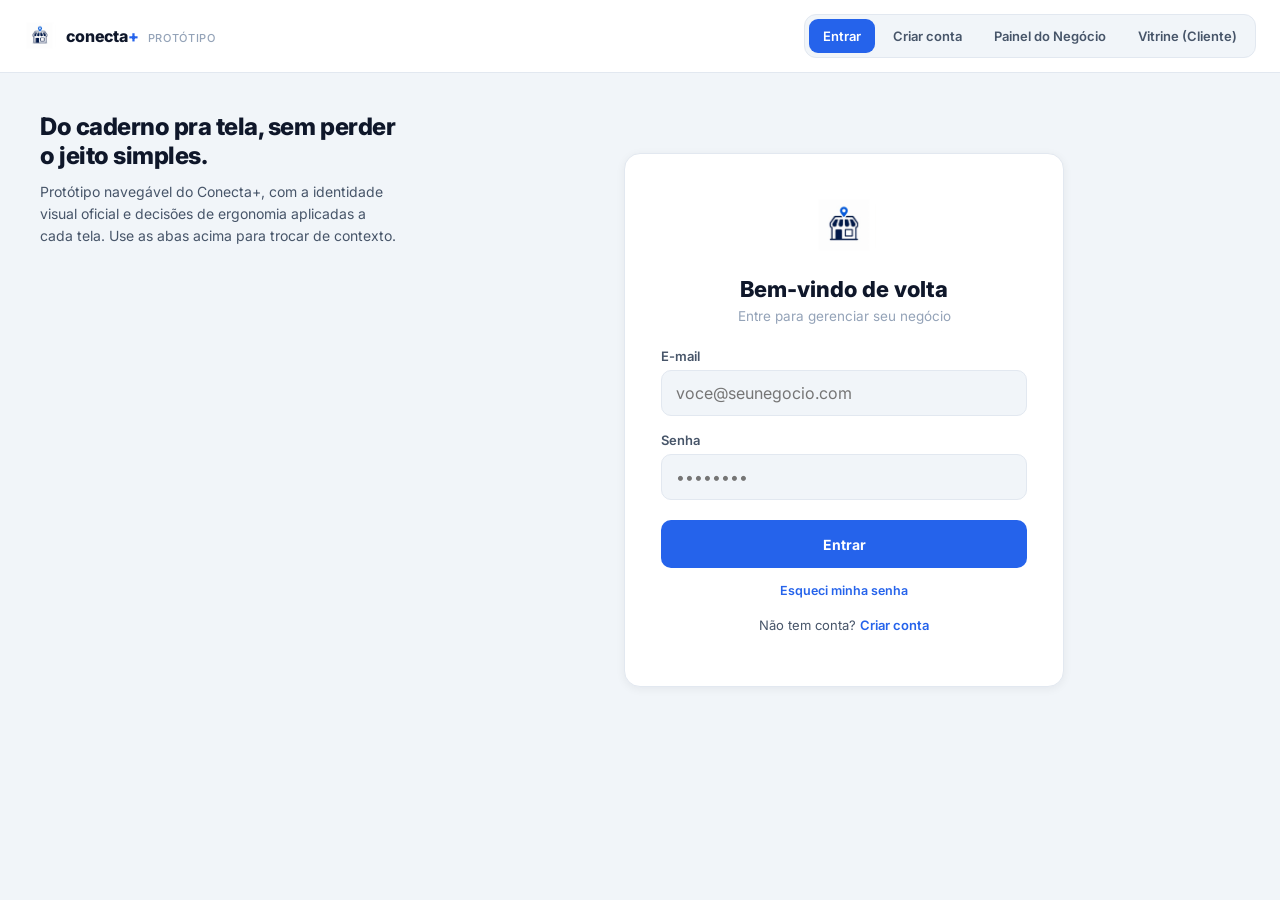
==== commit 9a5b92ba: "fix: corrigindo problema das logos" ====
--- a/frontend/index.html
+++ b/frontend/index.html
@@ -18,7 +18,7 @@
 
 <header class="topbar">
   <div class="brand">
-    <div class="brand-mark" aria-hidden="true">+</div>
+    <div class="brand-mark" aria-hidden="true"><img src="./images/logo-conecta.jpeg" alt=""></div>
     <div class="name">conecta<span>+</span> <small>protótipo</small></div>
   </div>
 
@@ -90,7 +90,7 @@
     <div class="mode-screen is-visible" id="mode-login">
       <div class="auth-shell">
         <div class="auth-card">
-          <div class="auth-logo" aria-hidden="true">+</div>
+          <div class="auth-logo" aria-hidden="true"><img src="./images/logo-conecta.jpeg" alt=""></div>
           <h2 class="auth-title">Bem-vindo de volta</h2>
           <p class="auth-sub">Entre para gerenciar seu negócio</p>
 
@@ -151,7 +151,7 @@
         <!-- Sidebar (desktop) -->
         <aside class="app-sidebar" aria-label="Navegação do painel">
           <div class="sidebar-brand">
-            <div class="brand-mark" aria-hidden="true">+</div>
+            <div class="brand-mark" aria-hidden="true"><img src="./images/logo-conecta.jpeg" alt=""></div>
             <div>
               <div class="biz-name">Doces da Marli</div>
               <div class="biz-role" id="role-label">Gerente</div>
@@ -182,7 +182,7 @@
           <!-- App header (visível no mobile) -->
           <header class="app-header">
             <div class="biz">
-              <div class="biz-logo" aria-hidden="true">+</div>
+              <div class="biz-logo" aria-hidden="true"><img src="./images/logo-conecta.jpeg" alt=""></div>
               <div>
                 <div class="biz-name">Doces da Marli</div>
                 <div class="biz-role" id="role-label-mobile">Gerente</div>
@@ -566,7 +566,7 @@
       <div class="vitrine-shell">
         <header class="vitrine-header">
           <div class="vitrine-header-inner">
-            <div class="logo-wrap" aria-hidden="true">+</div>
+            <div class="logo-wrap" aria-hidden="true"><img src="./images/logo-conecta.jpeg" alt=""></div>
             <div>
               <h2>Doces da Marli</h2>
               <div class="sub">Bolos e doces artesanais · Porto Velho, RO</div>
--- a/frontend/style.css
+++ b/frontend/style.css
@@ -77,6 +77,10 @@
   background:var(--primary);color:#fff;
   display:flex;align-items:center;justify-content:center;
   font-weight:800;font-size:18px;flex-shrink:0;
+  overflow:hidden;
+}
+.brand-mark img,.auth-logo img,.biz-logo img,.logo-wrap img{
+  width:100%;height:100%;object-fit:cover;display:block;
 }
 .brand .name{font-weight:800;font-size:16px;letter-spacing:-.01em;white-space:nowrap;}
 .brand .name span{color:var(--primary);}
@@ -193,6 +197,7 @@
   background:var(--primary);color:#fff;
   display:flex;align-items:center;justify-content:center;
   font-weight:800;font-size:32px;margin:0 auto 18px;
+  overflow:hidden;
 }
 .auth-title{font-size:22px;font-weight:800;text-align:center;margin:0 0 6px;}
 .auth-sub{font-size:13.5px;color:var(--muted);text-align:center;margin:0 0 24px;}
@@ -281,6 +286,7 @@
   background:var(--primary);color:#fff;
   display:flex;align-items:center;justify-content:center;
   font-weight:800;font-size:18px;flex-shrink:0;
+  overflow:hidden;
 }
 .biz-name{font-weight:700;font-size:15px;line-height:1.2;}
 .biz-role{font-size:12px;color:var(--muted);margin-top:2px;}
@@ -634,6 +640,7 @@
   display:flex;align-items:center;justify-content:center;
   font-weight:800;font-size:28px;flex-shrink:0;
   box-shadow:0 4px 12px rgba(0,0,0,.15);
+  overflow:hidden;
 }
 .vitrine-header h2{font-size:20px;font-weight:800;margin:0 0 4px;}
 .vitrine-header .sub{font-size:12.5px;opacity:.85;margin-bottom:10px;}
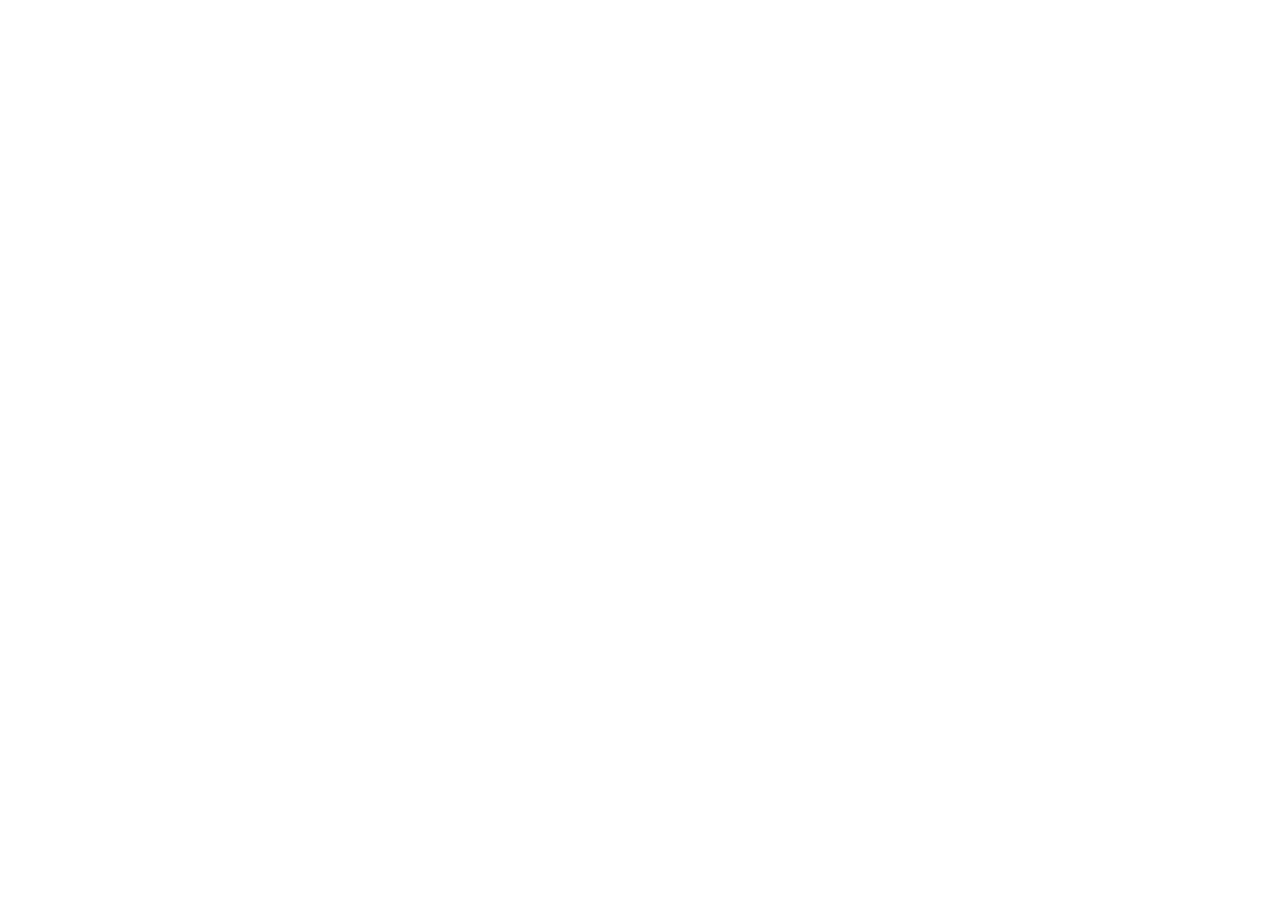
==== commit d13d8124: "feat: adicionando novo design seguindo de base o figma, criação de esquema de routes (trocaremos no " ====
--- a/frontend/index.html
+++ b/frontend/index.html
@@ -2,660 +2,47 @@
 <html lang="pt-BR">
 <head>
 <meta charset="UTF-8">
-<meta name="viewport" content="width=device-width, initial-scale=1.0, viewport-fit=cover">
-<meta name="theme-color" content="#2563EB">
-<meta name="description" content="Conecta+ — Protótipo responsivo do painel de gestão para pequenos negócios">
-<title>Conecta+ — Protótipo</title>
+<meta name="viewport" content="width=device-width, initial-scale=1.0">
+<meta name="description" content="Conecta+ — pedidos, clientes, vendas, estoque e fiado em um só lugar para pequenos negócios.">
+<title>Conecta+</title>
 
+<link rel="icon" href="/images/logo-conecta.jpeg">
 <link rel="preconnect" href="https://fonts.googleapis.com">
 <link rel="preconnect" href="https://fonts.gstatic.com" crossorigin>
-<link href="https://fonts.googleapis.com/css2?family=Inter:wght@400;500;600;700;800&family=IBM+Plex+Mono:wght@500&display=swap" rel="stylesheet">
-<link rel="stylesheet" href="./style.css">
+<link href="https://fonts.googleapis.com/css2?family=Inter:wght@300;400;500;600;700;800;900&display=swap" rel="stylesheet">
+
+<!-- CSS organizado por modulo (ver frontend/css/) -->
+<link rel="stylesheet" href="/css/base.css">
+<link rel="stylesheet" href="/css/landing.css">
+<link rel="stylesheet" href="/css/auth.css">
+<link rel="stylesheet" href="/css/app-layout.css">
+<link rel="stylesheet" href="/css/cliente.css">
 </head>
 <body>
+<div id="app"></div>
+<div id="modal-root"></div>
 
-<a class="skip-link" href="#main">Pular para o conteúdo</a>
-
-<header class="topbar">
-  <div class="brand">
-    <div class="brand-mark" aria-hidden="true"><img src="./images/logo-conecta.jpeg" alt=""></div>
-    <div class="name">conecta<span>+</span> <small>protótipo</small></div>
-  </div>
-
-  <nav class="mode-tabs" aria-label="Modo de visualização">
-    <button class="mtab active" data-mode="login" type="button"><span class="tab-full">Entrar</span><span class="tab-short">Entrar</span></button>
-    <button class="mtab" data-mode="cadastro" type="button"><span class="tab-full">Criar conta</span><span class="tab-short">Cadastro</span></button>
-    <button class="mtab" data-mode="app" type="button"><span class="tab-full">Painel do Negócio</span><span class="tab-short">Painel</span></button>
-    <button class="mtab" data-mode="vitrine" type="button"><span class="tab-full">Vitrine (Cliente)</span><span class="tab-short">Vitrine</span></button>
-  </nav>
-</header>
-
-<main class="layout" id="main">
-
-  <!-- ==================== SIDEBAR / RATIONALE ==================== -->
-  <aside class="intro">
-    <h1>Do caderno pra tela, sem perder o jeito simples.</h1>
-    <p>Protótipo navegável do Conecta+, com a identidade visual oficial e decisões de ergonomia aplicadas a cada tela. Use as abas acima para trocar de contexto.</p>
-
-    <details class="principles" id="panel-login" open>
-      <summary class="principles-summary">Sobre esta tela · Login <span class="chev">▾</span></summary>
-      <div class="principles-body">
-        <ul>
-          <li><strong>Prevenção de erros</strong>Campos com rótulo fixo evitam que o usuário esqueça o que deveria digitar. <code>Heurística Nielsen #5</code></li>
-          <li><strong>Reconhecimento, não memorização</strong>"Esqueci minha senha" sempre visível.</li>
-          <li><strong>Consistência</strong>Mesmo botão azul primário em todo o app.</li>
-        </ul>
-      </div>
-    </details>
-
-    <details class="principles" id="panel-cadastro">
-      <summary class="principles-summary">Sobre esta tela · Cadastro <span class="chev">▾</span></summary>
-      <div class="principles-body">
-        <ul>
-          <li><strong>Campo opcional sinalizado</strong>O CNPJ traz uma etiqueta "opcional" clara. <code>RF02A</code></li>
-          <li><strong>Validação no momento certo</strong>Erros aparecem perto do campo.</li>
-          <li><strong>Carga cognitiva mínima</strong>Só os campos essenciais nesta etapa. <code>DCU</code></li>
-        </ul>
-      </div>
-    </details>
-
-    <details class="principles" id="panel-app">
-      <summary class="principles-summary">Sobre esta tela · Painel do Negócio <span class="chev">▾</span></summary>
-      <div class="principles-body">
-        <ul>
-          <li><strong>Navegação adaptável</strong>Sidebar no desktop, bottom nav no mobile. <code>RNF01</code></li>
-          <li><strong>Permissões refletidas na UI</strong>Funcionário não vê ações de Gerente. <code>RF11 RNF08</code></li>
-          <li><strong>Visibilidade do status</strong>Estoque baixo e pedidos pendentes em destaque. <code>Heurística #1</code></li>
-        </ul>
-      </div>
-    </details>
-
-    <details class="principles" id="panel-vitrine">
-      <summary class="principles-summary">Sobre esta tela · Vitrine do Cliente <span class="chev">▾</span></summary>
-      <div class="principles-body">
-        <ul>
-          <li><strong>Sem exigir login</strong>O cliente compra e agenda sem fricção. <code>RF16 RF34</code></li>
-          <li><strong>Affordance clara</strong>Botões +/− e horários em chip.</li>
-          <li><strong>Feedback contínuo</strong>Barra inferior com total em tempo real.</li>
-          <li><strong>Restrição preventiva</strong>Horários ocupados riscados. <code>RF35</code></li>
-        </ul>
-      </div>
-    </details>
-  </aside>
-
-  <!-- ==================== ÁREA PRINCIPAL ==================== -->
-  <section class="stage" id="stage">
-
-    <!-- ============ LOGIN ============ -->
-    <div class="mode-screen is-visible" id="mode-login">
-      <div class="auth-shell">
-        <div class="auth-card">
-          <div class="auth-logo" aria-hidden="true"><img src="./images/logo-conecta.jpeg" alt=""></div>
-          <h2 class="auth-title">Bem-vindo de volta</h2>
-          <p class="auth-sub">Entre para gerenciar seu negócio</p>
-
-          <div class="field">
-            <label for="login-email">E-mail</label>
-            <input id="login-email" type="email" placeholder="voce@seunegocio.com" autocomplete="email">
-          </div>
-          <div class="field">
-            <label for="login-senha">Senha</label>
-            <input id="login-senha" type="password" placeholder="••••••••" autocomplete="current-password">
-          </div>
-          <button class="btn-primary" onclick="setMode('app')" type="button">Entrar</button>
-          <button class="forgot" id="forgot-btn" type="button">Esqueci minha senha</button>
-          <p class="forgot-msg" id="forgot-msg" hidden>Link de redefinição enviado para o seu e-mail. Válido por 30 minutos.</p>
-          <p class="auth-switch">Não tem conta? <a onclick="setMode('cadastro')" role="button" tabindex="0">Criar conta</a></p>
-        </div>
-      </div>
-    </div>
-
-    <!-- ============ CADASTRO ============ -->
-    <div class="mode-screen" id="mode-cadastro">
-      <div class="auth-shell">
-        <div class="auth-card">
-          <h2 class="auth-title">Criar sua conta</h2>
-          <p class="auth-sub">Leva menos de 2 minutos</p>
-
-          <div class="field">
-            <label for="cad-negocio">Nome do negócio</label>
-            <input id="cad-negocio" type="text" placeholder="Ex: Doces da Marli">
-          </div>
-          <div class="field">
-            <label for="cad-nome">Seu nome completo</label>
-            <input id="cad-nome" type="text" placeholder="Nome e sobrenome" autocomplete="name">
-          </div>
-          <div class="field">
-            <label for="cad-email">E-mail</label>
-            <input id="cad-email" type="email" placeholder="voce@seunegocio.com" autocomplete="email">
-          </div>
-          <div class="field">
-            <label for="cad-senha">Senha</label>
-            <input id="cad-senha" type="password" placeholder="Mínimo 8 caracteres" autocomplete="new-password">
-          </div>
-          <div class="field">
-            <label for="cnpj-field">CNPJ <span class="opt-badge">Opcional</span></label>
-            <input type="text" id="cnpj-field" placeholder="00.000.000/0000-00" maxlength="18" inputmode="text">
-            <p class="field-hint">Negócio informal também pode usar o Conecta+ — preencha depois, se quiser.</p>
-          </div>
-          <button class="btn-primary" onclick="setMode('app')" type="button">Criar conta</button>
-          <p class="auth-switch">Já tem conta? <a onclick="setMode('login')" role="button" tabindex="0">Entrar</a></p>
-        </div>
-      </div>
-    </div>
-
-    <!-- ============ APP / PAINEL ============ -->
-    <div class="mode-screen" id="mode-app">
-      <div class="app-shell">
-
-        <!-- Sidebar (desktop) -->
-        <aside class="app-sidebar" aria-label="Navegação do painel">
-          <div class="sidebar-brand">
-            <div class="brand-mark" aria-hidden="true"><img src="./images/logo-conecta.jpeg" alt=""></div>
-            <div>
-              <div class="biz-name">Doces da Marli</div>
-              <div class="biz-role" id="role-label">Gerente</div>
-            </div>
-          </div>
-
-          <nav class="sidebar-nav">
-            <button class="nav-item active" data-screen="inicio" type="button"><span class="ic">🏠</span><span>Início</span></button>
-            <button class="nav-item" data-screen="mercado" type="button"><span class="ic">🛍️</span><span>Mercado</span></button>
-            <button class="nav-item" data-screen="estoque" type="button"><span class="ic">📦</span><span>Estoque</span></button>
-            <button class="nav-item" data-screen="agenda" type="button"><span class="ic">📅</span><span>Agenda</span></button>
-            <button class="nav-item" data-screen="relatorios" type="button" data-gerente-only><span class="ic">📊</span><span>Relatórios</span></button>
-            <button class="nav-item" data-screen="perfil" type="button"><span class="ic">👤</span><span>Perfil</span></button>
-          </nav>
-
-          <div class="sidebar-role">
-            <div class="role-switch" id="role-switch-wrap">
-              <button class="active" data-role="gerente" type="button">Gerente</button>
-              <button data-role="funcionario" type="button">Funcionário</button>
-            </div>
-            <button class="logout-btn" id="logout-btn-desktop" type="button">⏻ Sair</button>
-          </div>
-        </aside>
-
-        <!-- Conteúdo principal -->
-        <div class="app-main">
-
-          <!-- App header (visível no mobile) -->
-          <header class="app-header">
-            <div class="biz">
-              <div class="biz-logo" aria-hidden="true"><img src="./images/logo-conecta.jpeg" alt=""></div>
-              <div>
-                <div class="biz-name">Doces da Marli</div>
-                <div class="biz-role" id="role-label-mobile">Gerente</div>
-              </div>
-            </div>
-            <div class="app-header-row">
-              <div class="role-switch role-switch-mobile" id="role-switch-wrap-mobile">
-                <button class="active" data-role="gerente" type="button">Gerente</button>
-                <button data-role="funcionario" type="button">Funcionário</button>
-              </div>
-              <button class="logout-btn-mobile" id="logout-btn-mobile" type="button" aria-label="Sair" title="Sair">⏻</button>
-            </div>
-          </header>
-
-          <!-- INÍCIO -->
-          <div class="screen active" id="screen-inicio">
-            <div class="screen-head">
-              <h2 class="screen-title">Bom dia, Marli 👋</h2>
-              <p class="screen-sub">Terça-feira, 25 de agosto</p>
-            </div>
-
-            <div class="stat-grid">
-              <div class="stat-card"><div class="num">6</div><div class="label">Pedidos hoje</div></div>
-              <div class="stat-card alert"><div class="num">3</div><div class="label">Itens com estoque baixo</div></div>
-              <div class="stat-card ok"><div class="num">R$ 184</div><div class="label">Vendido hoje</div></div>
-              <div class="stat-card"><div class="num">14h</div><div class="label">Próximo agendamento</div></div>
-            </div>
-
-            <div class="panel-grid">
-              <div class="panel">
-                <div class="section-label">Ações rápidas</div>
-                <div class="action-row">
-                  <button class="action-btn" onclick="goScreen('mercado')" type="button">+ Novo item</button>
-                  <button class="action-btn secondary" onclick="goScreen('agenda')" type="button">Ver agenda</button>
-                </div>
-              </div>
-
-              <div class="panel">
-                <div class="section-label">Pedidos recentes</div>
-                <div class="list-item">
-                  <div class="item-thumb">🍫</div>
-                  <div class="item-info"><div class="item-name">Ana Paula</div><div class="item-meta">2x Brigadeiro gourmet · há 12 min</div></div>
-                  <button class="badge warning status-cycle" type="button" title="Clique para alterar o status" data-states="Recebido|Em preparo|Concluído|Cancelado" data-classes="warning|neutral|primary|danger">Recebido</button>
-                </div>
-                <div class="list-item">
-                  <div class="item-thumb">🎂</div>
-                  <div class="item-info"><div class="item-name">João Vitor</div><div class="item-meta">Bolo de fubá · há 40 min</div></div>
-                  <button class="badge primary status-cycle" type="button" title="Clique para alterar o status" data-states="Recebido|Em preparo|Concluído|Cancelado" data-classes="warning|neutral|primary|danger">Concluído</button>
-                </div>
-              </div>
-            </div>
-          </div>
-
-          <!-- MERCADO -->
-          <div class="screen" id="screen-mercado">
-            <div class="screen-head">
-              <h2 class="screen-title">Mercado</h2>
-              <p class="screen-sub">Itens visíveis na sua vitrine pública</p>
-            </div>
-
-            <div class="chip-row">
-              <span class="chip active">Todos</span><span class="chip">Doces</span><span class="chip">Salgados</span><span class="chip">Encomendas</span>
-            </div>
-
-            <div class="list-card">
-              <div class="list-item">
-                <div class="item-thumb">🍫</div>
-                <div class="item-info"><div class="item-name">Brigadeiro gourmet</div><div class="item-meta">Ativo na vitrine</div></div>
-                <span class="item-price">R$ 4,50</span>
-                <button class="switch on" type="button" role="switch" aria-checked="true" aria-label="Ativar Brigadeiro gourmet"></button>
-                <div class="item-actions">
-                  <button class="icon-btn" type="button" aria-label="Editar Brigadeiro gourmet" onclick="openModal('modal-overlay','Editar Brigadeiro gourmet')">✎</button>
-                  <button class="icon-btn danger" type="button" aria-label="Excluir Brigadeiro gourmet" onclick="deleteListItem(this)">🗑</button>
-                </div>
-              </div>
-              <div class="list-item">
-                <div class="item-thumb">🎂</div>
-                <div class="item-info"><div class="item-name">Bolo de fubá</div><div class="item-meta">Ativo na vitrine</div></div>
-                <span class="item-price">R$ 28,00</span>
-                <button class="switch on" type="button" role="switch" aria-checked="true" aria-label="Ativar Bolo de fubá"></button>
-                <div class="item-actions">
-                  <button class="icon-btn" type="button" aria-label="Editar Bolo de fubá" onclick="openModal('modal-overlay','Editar Bolo de fubá')">✎</button>
-                  <button class="icon-btn danger" type="button" aria-label="Excluir Bolo de fubá" onclick="deleteListItem(this)">🗑</button>
-                </div>
-              </div>
-              <div class="list-item">
-                <div class="item-thumb">🧁</div>
-                <div class="item-info"><div class="item-name">Cupcake de morango</div><div class="item-meta">Pausado — sem estoque</div></div>
-                <span class="item-price">R$ 7,00</span>
-                <button class="switch" type="button" role="switch" aria-checked="false" aria-label="Ativar Cupcake de morango"></button>
-                <div class="item-actions">
-                  <button class="icon-btn" type="button" aria-label="Editar Cupcake de morango" onclick="openModal('modal-overlay','Editar Cupcake de morango')">✎</button>
-                  <button class="icon-btn danger" type="button" aria-label="Excluir Cupcake de morango" onclick="deleteListItem(this)">🗑</button>
-                </div>
-              </div>
-            </div>
-
-            <div class="locked-note">🔒 Um item sem estoque some automaticamente da vitrine pública, mesmo continuando cadastrado aqui.</div>
-          </div>
-
-          <!-- ESTOQUE -->
-          <div class="screen" id="screen-estoque">
-            <div class="screen-head">
-              <h2 class="screen-title">Estoque</h2>
-              <p class="screen-sub">3 itens abaixo do mínimo</p>
-            </div>
-
-            <div class="action-row" style="margin-bottom:16px;">
-              <button class="action-btn" type="button" onclick="openModal('modal-estoque-novo')">+ Novo item de estoque</button>
-            </div>
-
-            <div class="field" style="margin-bottom:14px;">
-              <input type="text" placeholder="Buscar por nome..." aria-label="Buscar item de estoque">
-            </div>
-
-            <span class="filter-label">Categoria</span>
-            <div class="chip-row">
-              <span class="chip active">Todos</span><span class="chip">Ingredientes</span><span class="chip">Embalagens</span>
-            </div>
-            <span class="filter-label">Status</span>
-            <div class="chip-row">
-              <span class="chip active">Todos</span><span class="chip">Normal</span><span class="chip">Baixo</span><span class="chip">Esgotado</span>
-            </div>
-
-            <div class="list-card">
-              <div class="list-item" style="align-items:flex-start;">
-                <div class="item-thumb">🥚</div>
-                <div class="item-info">
-                  <div class="item-name">Ovos (dúzia)</div>
-                  <div class="item-meta">2 restantes · mínimo 8</div>
-                  <div class="qty-bar-wrap"><div class="qty-bar low" style="width:15%;"></div></div>
-                  <div class="stock-actions">
-                    <button class="mini-btn" type="button" onclick="openModal('modal-mov-estoque','Registrar entrada — Ovos (dúzia)')">+ Entrada</button>
-                    <button class="mini-btn" type="button" onclick="openModal('modal-mov-estoque','Registrar saída — Ovos (dúzia)')">− Saída</button>
-                    <button class="mini-btn" type="button" onclick="toggleHistory(this)">Histórico</button>
-                  </div>
-                  <div class="stock-history" hidden>
-                    <div class="history-row"><span>25/08 · Saída de 2 un.</span><span class="muted">Marli Alves</span></div>
-                    <div class="history-row"><span>18/08 · Entrada de 12 un.</span><span class="muted">João Silva</span></div>
-                  </div>
-                </div>
-                <span class="badge danger">Baixo</span>
-                <div class="item-actions">
-                  <button class="icon-btn" type="button" aria-label="Editar Ovos (dúzia)" onclick="openModal('modal-estoque-novo','Editar Ovos (dúzia)')">✎</button>
-                  <button class="icon-btn danger" type="button" aria-label="Excluir Ovos (dúzia)" data-gerente-only onclick="deleteListItem(this)">🗑</button>
-                </div>
-              </div>
-              <div class="list-item" style="align-items:flex-start;">
-                <div class="item-thumb">🌾</div>
-                <div class="item-info">
-                  <div class="item-name">Farinha de trigo (kg)</div>
-                  <div class="item-meta">9kg restantes · mínimo 4kg</div>
-                  <div class="qty-bar-wrap"><div class="qty-bar" style="width:80%;"></div></div>
-                  <div class="stock-actions">
-                    <button class="mini-btn" type="button" onclick="openModal('modal-mov-estoque','Registrar entrada — Farinha de trigo (kg)')">+ Entrada</button>
-                    <button class="mini-btn" type="button" onclick="openModal('modal-mov-estoque','Registrar saída — Farinha de trigo (kg)')">− Saída</button>
-                    <button class="mini-btn" type="button" onclick="toggleHistory(this)">Histórico</button>
-                  </div>
-                  <div class="stock-history" hidden>
-                    <div class="history-row"><span>23/08 · Entrada de 10kg</span><span class="muted">João Silva</span></div>
-                  </div>
-                </div>
-                <span class="badge primary">Normal</span>
-                <div class="item-actions">
-                  <button class="icon-btn" type="button" aria-label="Editar Farinha de trigo (kg)" onclick="openModal('modal-estoque-novo','Editar Farinha de trigo (kg)')">✎</button>
-                  <button class="icon-btn danger" type="button" aria-label="Excluir Farinha de trigo (kg)" data-gerente-only onclick="deleteListItem(this)">🗑</button>
-                </div>
-              </div>
-            </div>
-
-            <div class="locked-note" data-funcionario-only style="display:none;">🔒 Funcionários registram entrada e saída, mas não excluem itens do estoque.</div>
-          </div>
-
-          <!-- AGENDA -->
-          <div class="screen" id="screen-agenda">
-            <div class="screen-head">
-              <h2 class="screen-title">Agenda</h2>
-              <p class="screen-sub">Terça-feira, 25 de agosto</p>
-            </div>
-
-            <div class="role-switch agenda-view-switch" id="agenda-view-switch">
-              <button class="active" data-agenda-view="diario" type="button">Diário</button>
-              <button data-agenda-view="semanal" type="button">Semanal</button>
-            </div>
-
-            <div class="list-card" id="agenda-diario">
-              <div class="agenda-slot">
-                <div class="agenda-time">09:00</div>
-                <div class="agenda-info"><div class="agenda-client">Rita Souza</div><div class="agenda-service">Retirada — bolo de aniversário</div></div>
-                <button class="badge primary status-cycle" type="button" title="Clique para alterar o status" data-states="Pendente|Confirmado|Remarcado|Cancelado" data-classes="warning|primary|neutral|danger">Confirmado</button>
-              </div>
-              <div class="agenda-slot">
-                <div class="agenda-time">11:00</div>
-                <div class="agenda-info empty-slot">Horário livre</div>
-              </div>
-              <div class="agenda-slot">
-                <div class="agenda-time">14:00</div>
-                <div class="agenda-info"><div class="agenda-client">Carlos Eduardo</div><div class="agenda-service">Encomenda — 30 brigadeiros</div></div>
-                <button class="badge warning status-cycle" type="button" title="Clique para alterar o status" data-states="Pendente|Confirmado|Remarcado|Cancelado" data-classes="warning|primary|neutral|danger">Pendente</button>
-              </div>
-            </div>
-
-            <div class="week-grid" id="agenda-semanal" hidden>
-              <div class="week-day"><div class="week-day-label">Seg 24</div><div class="week-day-count">2 agend.</div></div>
-              <div class="week-day active"><div class="week-day-label">Ter 25</div><div class="week-day-count">3 agend.</div></div>
-              <div class="week-day"><div class="week-day-label">Qua 26</div><div class="week-day-count">1 agend.</div></div>
-              <div class="week-day"><div class="week-day-label">Qui 27</div><div class="week-day-count">Livre</div></div>
-              <div class="week-day"><div class="week-day-label">Sex 28</div><div class="week-day-count">4 agend.</div></div>
-              <div class="week-day"><div class="week-day-label">Sáb 29</div><div class="week-day-count">2 agend.</div></div>
-              <div class="week-day"><div class="week-day-label">Dom 30</div><div class="week-day-count">Fechado</div></div>
-            </div>
-
-            <div class="section-label" data-gerente-only>Configuração</div>
-            <div class="action-row" data-gerente-only>
-              <button class="action-btn secondary" type="button">Configurar horários de atendimento</button>
-            </div>
-          </div>
-
-          <!-- PERFIL -->
-          <div class="screen" id="screen-perfil">
-            <div class="screen-head">
-              <h2 class="screen-title">Perfil do negócio</h2>
-              <p class="screen-sub">Dados da conta</p>
-            </div>
-
-            <div class="list-card">
-              <div class="profile-row"><span class="k">Nome</span><span class="v">Doces da Marli</span></div>
-              <div class="profile-row"><span class="k">Telefone</span><span class="v">(69) 99999-0000</span></div>
-              <div class="profile-row"><span class="k">CNPJ</span><span class="v">Não informado</span></div>
-              <div class="profile-row" data-gerente-only><span class="k">Editar dados</span><span class="v">›</span></div>
-            </div>
-
-            <div class="section-label" data-gerente-only>Equipe</div>
-            <div class="list-card" data-gerente-only>
-              <div class="team-row">
-                <div class="team-avatar">MA</div>
-                <div class="team-info"><div class="team-name">Marli Alves</div><div class="team-role">Gerente</div></div>
-              </div>
-              <div class="team-row">
-                <div class="team-avatar">JS</div>
-                <div class="team-info"><div class="team-name">João Silva</div><div class="team-role">Funcionário</div></div>
-                <button class="badge neutral status-revoke" type="button" title="Clique para revogar ou reativar o acesso" data-active-label="Ativo" data-revoked-label="Revogado">Ativo</button>
-              </div>
-            </div>
-
-            <div class="action-row" style="margin-top:14px;" data-gerente-only>
-              <button class="action-btn secondary" type="button">+ Adicionar funcionário</button>
-            </div>
-
-            <div class="locked-note" data-funcionario-only style="display:none;">🔒 Somente o Gerente edita dados do negócio e gerencia a equipe.</div>
-          </div>
-
-          <!-- RELATÓRIOS -->
-          <div class="screen" id="screen-relatorios" data-gerente-only>
-            <div class="screen-head">
-              <h2 class="screen-title">Relatórios</h2>
-              <p class="screen-sub">Consulte e exporte os dados do seu negócio</p>
-            </div>
-
-            <div class="report-filters">
-              <div class="field compact"><label for="rel-de">De</label><input id="rel-de" type="date" value="2026-08-01"></div>
-              <div class="field compact"><label for="rel-ate">Até</label><input id="rel-ate" type="date" value="2026-08-25"></div>
-            </div>
-
-            <div class="chip-row" id="report-tabs">
-              <span class="chip active" data-report="pedidos">Pedidos</span>
-              <span class="chip" data-report="estoque">Movimentações de estoque</span>
-              <span class="chip" data-report="agenda">Agendamentos</span>
-            </div>
-
-            <div class="report-table-wrap" id="report-print-area">
-              <table class="report-table" id="report-pedidos">
-                <thead><tr><th>Data</th><th>Cliente</th><th>Item</th><th>Status</th><th>Valor</th></tr></thead>
-                <tbody>
-                  <tr><td data-label="Data">25/08</td><td data-label="Cliente">Ana Paula</td><td data-label="Item">2x Brigadeiro gourmet</td><td data-label="Status"><span class="badge warning">Recebido</span></td><td data-label="Valor">R$ 9,00</td></tr>
-                  <tr><td data-label="Data">25/08</td><td data-label="Cliente">João Vitor</td><td data-label="Item">Bolo de fubá</td><td data-label="Status"><span class="badge primary">Concluído</span></td><td data-label="Valor">R$ 28,00</td></tr>
-                  <tr><td data-label="Data">24/08</td><td data-label="Cliente">Rita Souza</td><td data-label="Item">1x Cupcake de morango</td><td data-label="Status"><span class="badge danger">Cancelado</span></td><td data-label="Valor">R$ 7,00</td></tr>
-                </tbody>
-              </table>
-              <table class="report-table" id="report-estoque" hidden>
-                <thead><tr><th>Data</th><th>Item</th><th>Tipo</th><th>Quantidade</th><th>Responsável</th></tr></thead>
-                <tbody>
-                  <tr><td data-label="Data">25/08</td><td data-label="Item">Ovos (dúzia)</td><td data-label="Tipo"><span class="badge danger">Saída</span></td><td data-label="Quantidade">-2</td><td data-label="Responsável">Marli Alves</td></tr>
-                  <tr><td data-label="Data">23/08</td><td data-label="Item">Farinha de trigo (kg)</td><td data-label="Tipo"><span class="badge primary">Entrada</span></td><td data-label="Quantidade">+10kg</td><td data-label="Responsável">João Silva</td></tr>
-                </tbody>
-              </table>
-              <table class="report-table" id="report-agenda" hidden>
-                <thead><tr><th>Data</th><th>Horário</th><th>Cliente</th><th>Status</th></tr></thead>
-                <tbody>
-                  <tr><td data-label="Data">25/08</td><td data-label="Horário">09:00</td><td data-label="Cliente">Rita Souza</td><td data-label="Status"><span class="badge primary">Confirmado</span></td></tr>
-                  <tr><td data-label="Data">25/08</td><td data-label="Horário">14:00</td><td data-label="Cliente">Carlos Eduardo</td><td data-label="Status"><span class="badge warning">Pendente</span></td></tr>
-                </tbody>
-              </table>
-            </div>
-
-            <div class="action-row" style="margin-top:16px;">
-              <button class="action-btn" id="export-pdf-btn" type="button">⭳ Exportar em PDF</button>
-            </div>
-          </div>
-
-          <button class="fab" id="fab-btn" type="button" aria-label="Novo item de venda">+</button>
-
-          <!-- Bottom nav (mobile) -->
-          <nav class="bottom-nav" aria-label="Navegação do painel (mobile)">
-            <button class="nav-btn active" data-screen="inicio" type="button"><span class="ic">🏠</span><span class="lb">Início</span></button>
-            <button class="nav-btn" data-screen="mercado" type="button"><span class="ic">🛍️</span><span class="lb">Mercado</span></button>
-            <button class="nav-btn" data-screen="estoque" type="button"><span class="ic">📦</span><span class="lb">Estoque</span></button>
-            <button class="nav-btn" data-screen="agenda" type="button"><span class="ic">📅</span><span class="lb">Agenda</span></button>
-            <button class="nav-btn" data-screen="relatorios" type="button" data-gerente-only><span class="ic">📊</span><span class="lb">Relatórios</span></button>
-            <button class="nav-btn" data-screen="perfil" type="button"><span class="ic">👤</span><span class="lb">Perfil</span></button>
-          </nav>
-        </div>
-
-        <!-- Modal: novo/editar item de venda -->
-        <div class="modal-overlay" id="modal-overlay">
-          <div class="modal-sheet" role="dialog" aria-modal="true" aria-labelledby="modal-title">
-            <h3 id="modal-title" data-default="Novo item de venda">Novo item de venda</h3>
-            <div class="field"><label for="novo-item-nome">Nome</label><input id="novo-item-nome" type="text" placeholder="Ex: Brigadeiro gourmet"></div>
-            <div class="field"><label for="novo-item-desc">Descrição</label><textarea id="novo-item-desc" rows="2" placeholder="Ex: Chocolate belga, granulado crocante"></textarea></div>
-            <div class="field-row">
-              <div class="field"><label for="novo-item-preco">Preço</label><input id="novo-item-preco" type="text" placeholder="R$ 0,00" inputmode="decimal"></div>
-              <div class="field"><label for="novo-item-cat">Categoria</label>
-                <select id="novo-item-cat">
-                  <option>Doces</option><option>Salgados</option><option>Encomendas</option>
-                </select>
-              </div>
-            </div>
-            <div class="field"><label for="novo-item-img">Imagem <span class="opt-badge">Opcional</span></label><input id="novo-item-img" type="file" accept="image/*"></div>
-            <div class="modal-actions">
-              <button class="action-btn secondary" onclick="closeModal()" type="button">Cancelar</button>
-              <button class="action-btn" onclick="closeModal()" type="button">Salvar item</button>
-            </div>
-          </div>
-        </div>
-
-        <!-- Modal: novo item de estoque -->
-        <div class="modal-overlay" id="modal-estoque-novo">
-          <div class="modal-sheet" role="dialog" aria-modal="true" aria-labelledby="modal-estoque-novo-title">
-            <h3 id="modal-estoque-novo-title" data-default="Novo item de estoque">Novo item de estoque</h3>
-            <div class="field"><label for="est-nome">Nome</label><input id="est-nome" type="text" placeholder="Ex: Farinha de trigo"></div>
-            <div class="field-row">
-              <div class="field"><label for="est-qtd">Quantidade atual</label><input id="est-qtd" type="text" inputmode="decimal" placeholder="0"></div>
-              <div class="field"><label for="est-unid">Unidade</label>
-                <select id="est-unid"><option>Unidade</option><option>Kg</option><option>Litro</option></select>
-              </div>
-            </div>
-            <div class="field-row">
-              <div class="field"><label for="est-cat">Categoria</label>
-                <select id="est-cat"><option>Ingredientes</option><option>Embalagens</option></select>
-              </div>
-              <div class="field"><label for="est-min">Qtd. mínima de alerta</label><input id="est-min" type="text" inputmode="decimal" placeholder="0"></div>
-            </div>
-            <div class="field"><label for="est-produto">Associar a item de venda <span class="opt-badge">Opcional</span></label>
-              <select id="est-produto"><option value="">Nenhum</option><option>Brigadeiro gourmet</option><option>Bolo de fubá</option></select>
-            </div>
-            <div class="modal-actions">
-              <button class="action-btn secondary" onclick="closeModal()" type="button">Cancelar</button>
-              <button class="action-btn" onclick="closeModal()" type="button">Salvar item</button>
-            </div>
-          </div>
-        </div>
-
-        <!-- Modal: movimentação de estoque -->
-        <div class="modal-overlay" id="modal-mov-estoque">
-          <div class="modal-sheet" role="dialog" aria-modal="true" aria-labelledby="modal-mov-title">
-            <h3 id="modal-mov-title" data-default="Registrar movimentação">Registrar movimentação</h3>
-            <div class="field"><label for="mov-qtd">Quantidade</label><input id="mov-qtd" type="text" inputmode="decimal" placeholder="0"></div>
-            <div class="field"><label for="mov-data">Data</label><input id="mov-data" type="date"></div>
-            <div class="field"><label for="mov-motivo">Motivo (para saída) <span class="opt-badge">Opcional</span></label><input id="mov-motivo" type="text" placeholder="Ex: perda, ajuste"></div>
-            <div class="modal-actions">
-              <button class="action-btn secondary" onclick="closeModal()" type="button">Cancelar</button>
-              <button class="action-btn" onclick="closeModal()" type="button">Registrar</button>
-            </div>
-          </div>
-        </div>
-      </div>
-    </div>
-
-    <!-- ============ VITRINE ============ -->
-    <div class="mode-screen" id="mode-vitrine">
-      <div class="vitrine-shell">
-        <header class="vitrine-header">
-          <div class="vitrine-header-inner">
-            <div class="logo-wrap" aria-hidden="true"><img src="./images/logo-conecta.jpeg" alt=""></div>
-            <div>
-              <h2>Doces da Marli</h2>
-              <div class="sub">Bolos e doces artesanais · Porto Velho, RO</div>
-              <span class="badge online">● Aberto agora</span>
-            </div>
-          </div>
-
-          <div class="vitrine-tabs">
-            <button class="vtab active" data-vtab="cardapio" type="button">Cardápio</button>
-            <button class="vtab" data-vtab="agendar" type="button">Agendar retirada</button>
-          </div>
-        </header>
-
-        <div class="vitrine-body" id="vitrine-cardapio">
-          <div class="products-grid">
-            <div class="prod-card">
-              <div class="prod-thumb">🍫</div>
-              <div class="prod-info">
-                <div class="prod-name">Brigadeiro gourmet</div>
-                <div class="prod-desc">Chocolate belga, granulado crocante</div>
-                <div class="prod-price">R$ 4,50</div>
-              </div>
-              <div class="qty-stepper">
-                <button onclick="changeQty(this,-1)" type="button" aria-label="Diminuir">−</button>
-                <span class="qty-val">0</span>
-                <button onclick="changeQty(this,1)" type="button" aria-label="Aumentar">+</button>
-              </div>
-            </div>
-
-            <div class="prod-card">
-              <div class="prod-thumb">🎂</div>
-              <div class="prod-info">
-                <div class="prod-name">Bolo de fubá</div>
-                <div class="prod-desc">Receita da vovó, fatia generosa</div>
-                <div class="prod-price">R$ 28,00</div>
-              </div>
-              <div class="qty-stepper">
-                <button onclick="changeQty(this,-1)" type="button" aria-label="Diminuir">−</button>
-                <span class="qty-val">0</span>
-                <button onclick="changeQty(this,1)" type="button" aria-label="Aumentar">+</button>
-              </div>
-            </div>
-          </div>
-        </div>
-
-        <div class="vitrine-body" id="vitrine-agendar" style="display:none;">
-          <div class="field" style="margin-bottom:16px;">
-            <label for="ag-data">Escolha o dia</label>
-            <select id="ag-data"></select>
-          </div>
-          <p class="section-label" style="margin-top:0;">Horários disponíveis</p>
-          <div class="slot-grid">
-            <div class="slot-chip disabled">09:00</div>
-            <div class="slot-chip" onclick="selectSlot(this)" role="button" tabindex="0">10:00</div>
-            <div class="slot-chip" onclick="selectSlot(this)" role="button" tabindex="0">11:00</div>
-            <div class="slot-chip disabled">14:00</div>
-            <div class="slot-chip" onclick="selectSlot(this)" role="button" tabindex="0">15:00</div>
-            <div class="slot-chip" onclick="selectSlot(this)" role="button" tabindex="0">16:00</div>
-          </div>
-          <div class="section-label">Seus dados</div>
-          <div class="field"><label for="ag-nome">Nome</label><input id="ag-nome" type="text" placeholder="Seu nome"></div>
-          <div class="field"><label for="ag-tel">Telefone</label><input id="ag-tel" type="text" placeholder="(69) 99999-0000" inputmode="tel"></div>
-          <button class="btn-primary" type="button">Confirmar agendamento</button>
-        </div>
-
-        <div class="cart-bar" id="cart-bar" style="display:none;">
-          <span id="cart-info" role="status" aria-live="polite">1 item · R$ 4,50</span>
-          <button class="cta" type="button" onclick="openModal('checkout-modal')">Ver pedido ›</button>
-        </div>
-
-        <!-- Modal: checkout do cliente -->
-        <div class="modal-overlay" id="checkout-modal">
-          <div class="modal-sheet" role="dialog" aria-modal="true" aria-labelledby="checkout-title">
-            <h3 id="checkout-title">Confirmar pedido</h3>
-            <p class="field-hint" id="checkout-summary" style="margin-bottom:16px;">1 item · R$ 4,50</p>
-            <div class="field"><label for="pedido-nome">Nome</label><input id="pedido-nome" type="text" placeholder="Seu nome"></div>
-            <div class="field"><label for="pedido-tel">Telefone</label><input id="pedido-tel" type="text" placeholder="(69) 99999-0000" inputmode="tel"></div>
-            <div class="modal-actions">
-              <button class="action-btn secondary" onclick="closeModal()" type="button">Voltar</button>
-              <button class="action-btn" onclick="closeModal()" type="button">Confirmar pedido</button>
-            </div>
-          </div>
-        </div>
-      </div>
-    </div>
-
-  </section>
-</main>
-
-<script src="./script.js" defer></script>
+<!--
+  JS organizado por modulo (ver frontend/js/). Scripts classicos (sem
+  type="module") carregados em ordem de dependencia com "defer".
+  Caminhos absolutos (a partir de "/") porque as rotas usam URLs reais
+  (History API, ex.: /gerente/estoque) — caminho relativo quebraria
+  nessas rotas internas. Ver frontend/vercel.json para o rewrite que
+  faz o reload funcionar em qualquer rota.
+-->
+<script src="/js/utils.js" defer></script>
+<script src="/js/icons.js" defer></script>
+<script src="/js/data.js" defer></script>
+<script src="/js/state.js" defer></script>
+<script src="/js/router.js" defer></script>
+<script src="/js/components.js" defer></script>
+<script src="/js/screens/landing.js" defer></script>
+<script src="/js/screens/auth.js" defer></script>
+<script src="/js/screens/cliente.js" defer></script>
+<script src="/js/screens/gerente.js" defer></script>
+<script src="/js/screens/funcionario.js" defer></script>
+<script src="/js/screens/fluxo-dados.js" defer></script>
+<script src="/js/not-found.js" defer></script>
+<script src="/js/main.js" defer></script>
 </body>
-</html>+</html>
